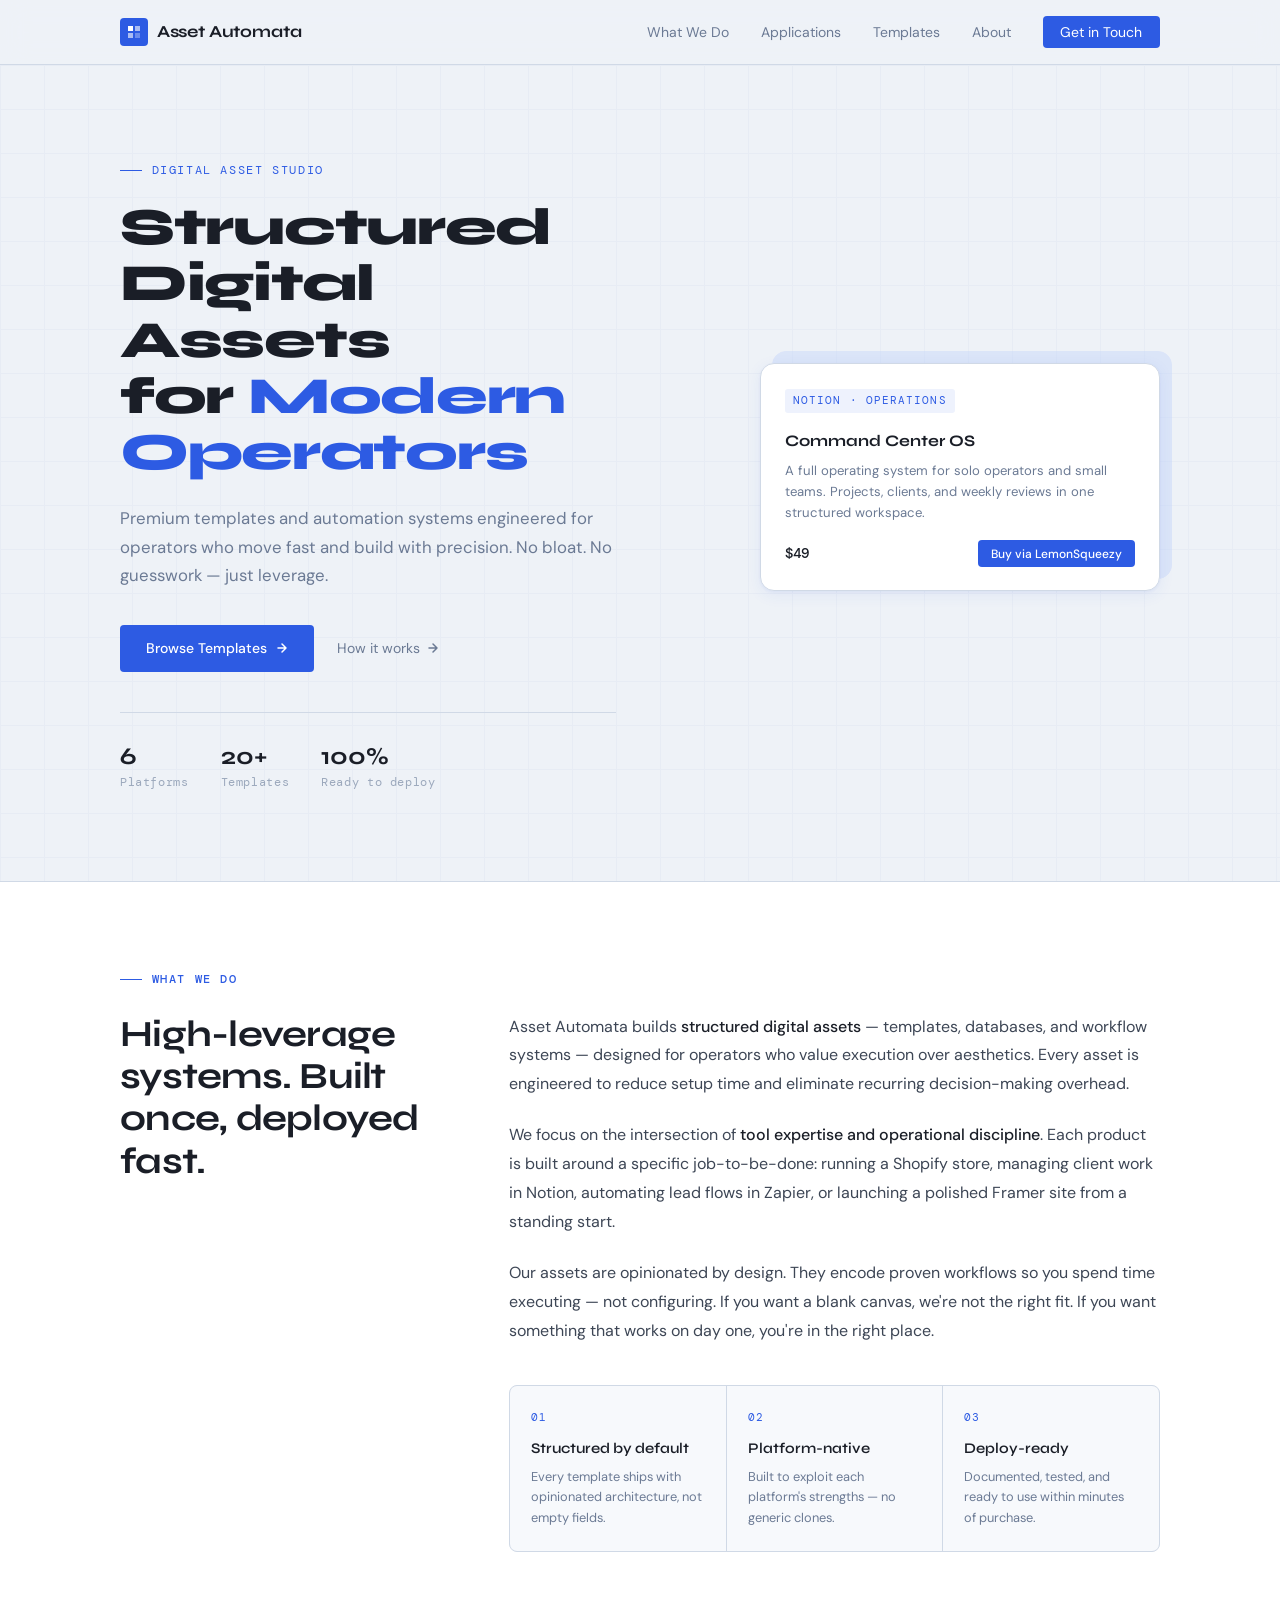
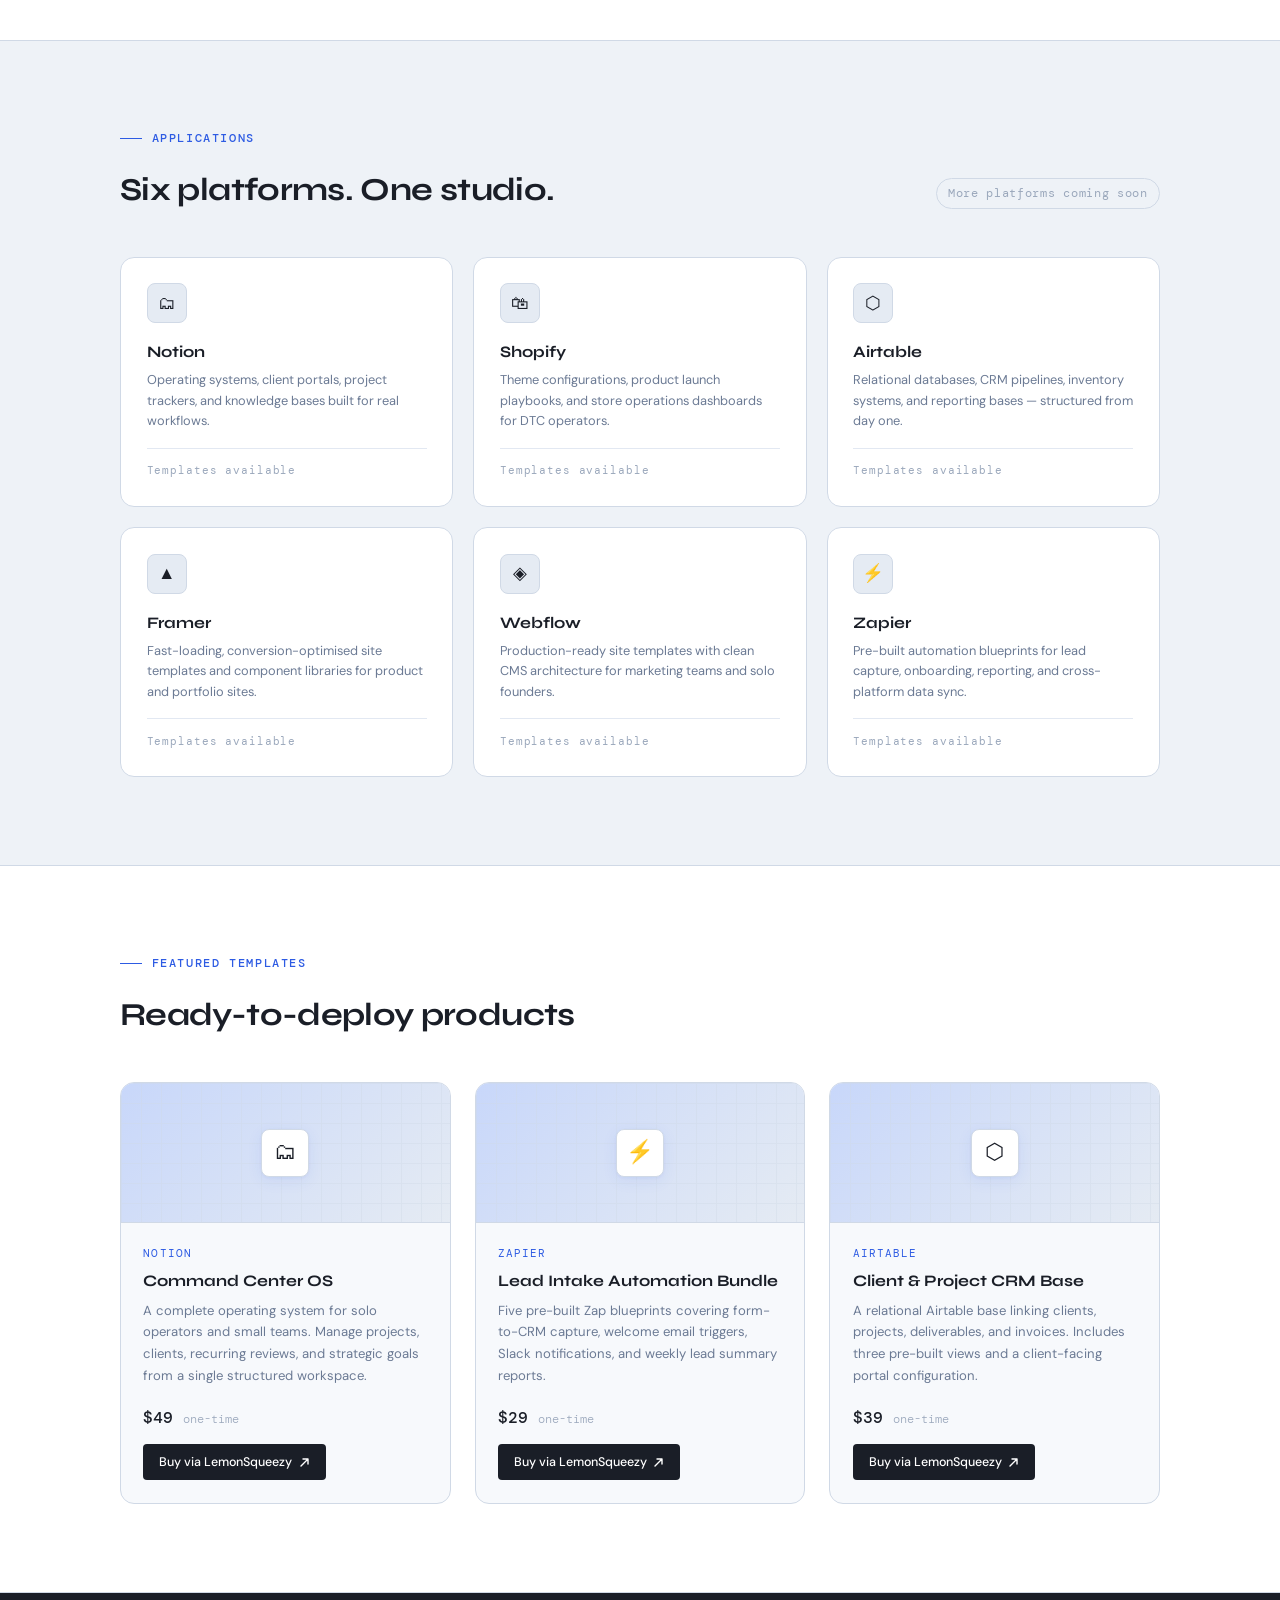
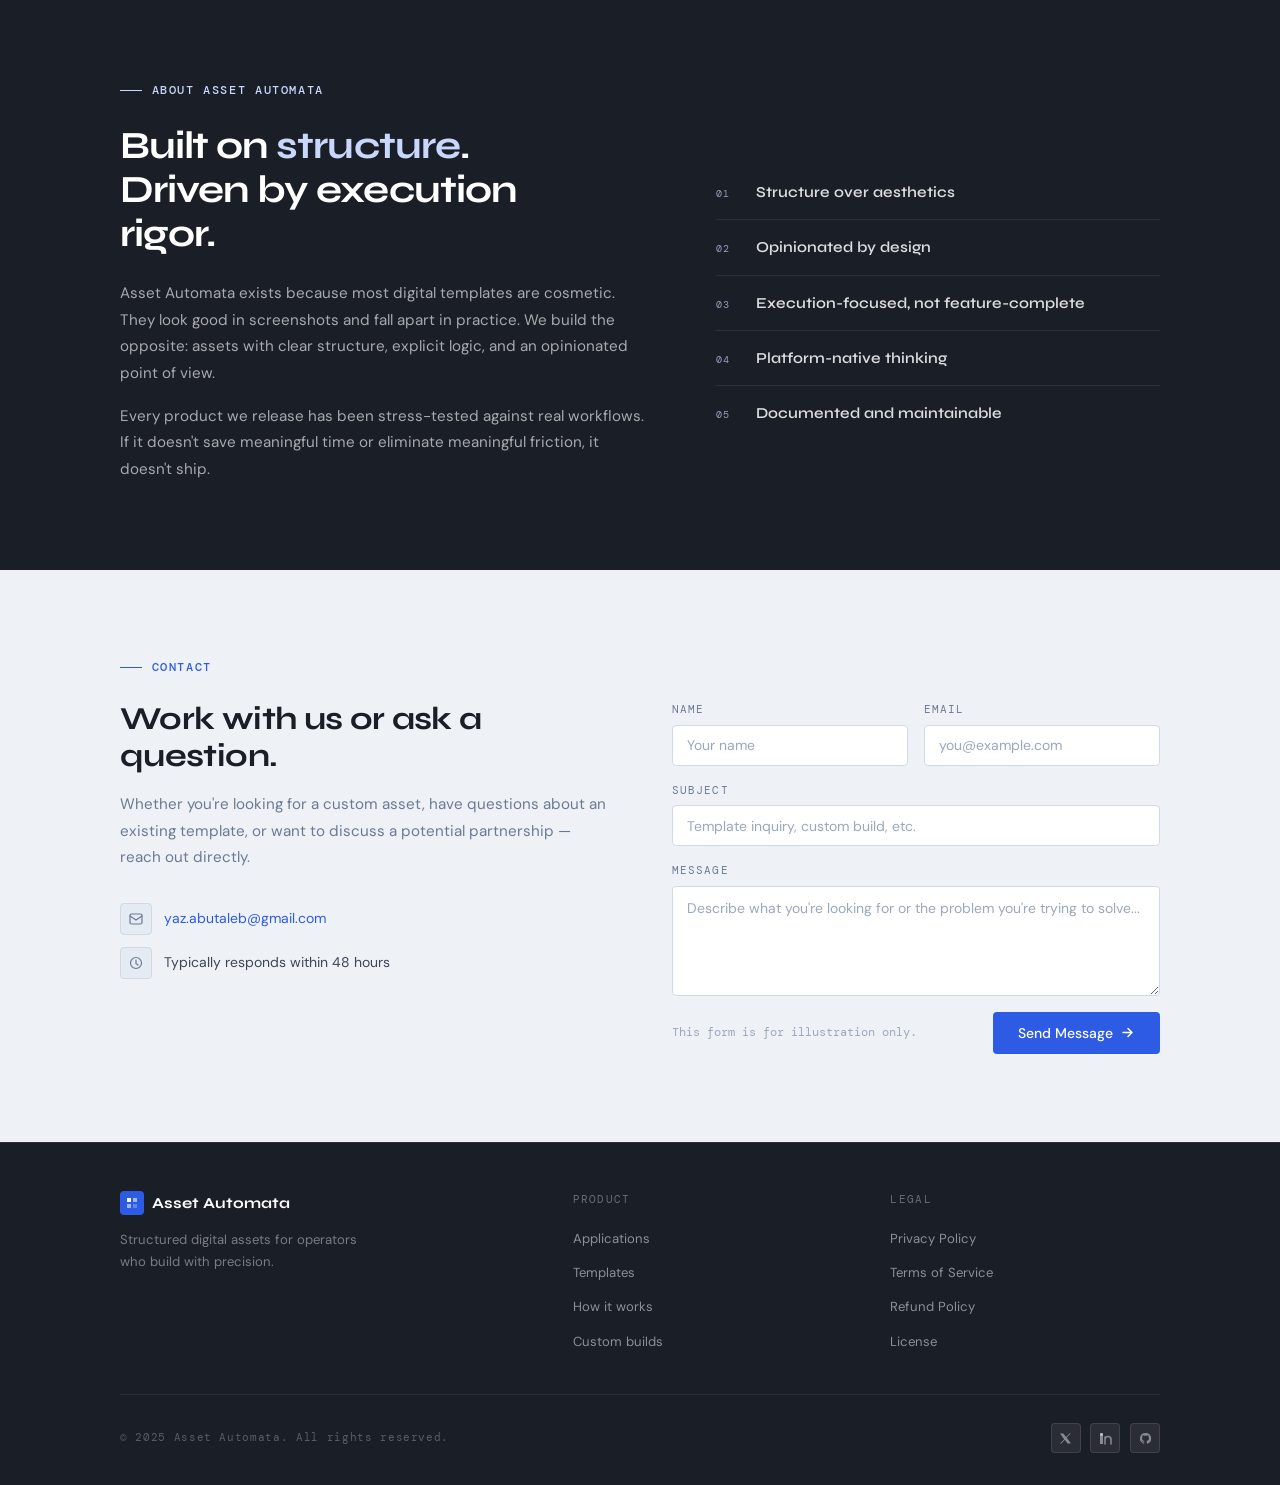
==== index.html @ 601a9bf0 "Add files via upload" ====
<!DOCTYPE html>
<html lang="en">
<head>
  <meta charset="UTF-8" />
  <meta name="viewport" content="width=device-width, initial-scale=1.0" />
  <title>Asset Automata — Structured Digital Assets for Modern Operators</title>
  <meta name="description" content="Premium templates and automation systems for Notion, Shopify, Airtable, Framer, Webflow, and Zapier. Built for execution-focused operators." />
  <link rel="stylesheet" href="styles.css" />
</head>
<body>

  <!-- ═══════════════════════════════════════════
       NAV
  ═══════════════════════════════════════════════ -->
  <nav>
    <div class="container">
      <div class="nav-inner">

        <a href="#" class="nav-logo">
          <div class="logo-mark">
            <svg width="14" height="14" viewBox="0 0 14 14" fill="none" xmlns="http://www.w3.org/2000/svg">
              <rect x="1" y="1" width="5" height="5" fill="white"/>
              <rect x="8" y="1" width="5" height="5" fill="white" opacity=".6"/>
              <rect x="1" y="8" width="5" height="5" fill="white" opacity=".6"/>
              <rect x="8" y="8" width="5" height="5" fill="white" opacity=".3"/>
            </svg>
          </div>
          Asset Automata
        </a>

        <ul class="nav-links" id="nav-links">
          <li><a href="#what-we-do">What We Do</a></li>
          <li><a href="#applications">Applications</a></li>
          <li><a href="#templates">Templates</a></li>
          <li><a href="#about">About</a></li>
          <li><a href="#contact" class="nav-cta">Get in Touch</a></li>
        </ul>

        <button class="nav-toggle" id="nav-toggle" aria-label="Toggle menu">
          <span></span>
          <span></span>
          <span></span>
        </button>

      </div>
    </div>
  </nav>


  <!-- ═══════════════════════════════════════════
       HERO
  ═══════════════════════════════════════════════ -->
  <section id="hero">
    <div class="hero-grid-bg"></div>
    <div class="container">
      <div class="hero-inner">

        <!-- Left: Copy -->
        <div class="hero-copy">
          <div class="hero-eyebrow">Digital Asset Studio</div>

          <h1 class="hero-headline">
            Structured Digital Assets<br/>for <em>Modern Operators</em>
          </h1>

          <p class="hero-sub">
            Premium templates and automation systems engineered for operators who move fast and build with precision. No bloat. No guesswork — just leverage.
          </p>

          <div class="hero-actions">
            <a href="#templates" class="btn-primary">
              Browse Templates
              <svg width="14" height="14" viewBox="0 0 14 14" fill="none"><path d="M3 7h8M7 3l4 4-4 4" stroke="currentColor" stroke-width="1.5" stroke-linecap="round" stroke-linejoin="round"/></svg>
            </a>
            <a href="#what-we-do" class="btn-ghost">
              How it works
              <svg width="14" height="14" viewBox="0 0 14 14" fill="none"><path d="M3 7h8M7 3l4 4-4 4" stroke="currentColor" stroke-width="1.5" stroke-linecap="round" stroke-linejoin="round"/></svg>
            </a>
          </div>

          <div class="hero-stats">
            <div class="stat-item">
              <div class="stat-num">6</div>
              <div class="stat-label">Platforms</div>
            </div>
            <div class="stat-item">
              <div class="stat-num">20+</div>
              <div class="stat-label">Templates</div>
            </div>
            <div class="stat-item">
              <div class="stat-num">100%</div>
              <div class="stat-label">Ready to deploy</div>
            </div>
          </div>
        </div>

        <!-- Right: Visual -->
        <div class="hero-visual">
          <div class="hero-card-stack">
            <div class="hero-card-back"></div>
            <div class="hero-card hero-card-main">
              <div class="card-tag">Notion · Operations</div>
              <div class="card-title-hero">Command Center OS</div>
              <div class="card-desc-hero">
                A full operating system for solo operators and small teams. Projects, clients, and weekly reviews in one structured workspace.
              </div>
              <div class="card-meta">
                <div class="card-price-hero">$49</div>
                <button class="card-btn-mini">Buy via LemonSqueezy</button>
              </div>
            </div>
          </div>
        </div>

      </div>
    </div>
  </section>


  <!-- ═══════════════════════════════════════════
       WHAT WE DO
  ═══════════════════════════════════════════════ -->
  <section id="what-we-do">
    <div class="container">
      <div class="section-label">What We Do</div>

      <div class="what-grid">

        <div>
          <h2 class="what-heading">High-leverage systems. Built once, deployed fast.</h2>
        </div>

        <div class="what-body">
          <p>
            Asset Automata builds <strong>structured digital assets</strong> — templates, databases, and workflow systems — designed for operators who value execution over aesthetics. Every asset is engineered to reduce setup time and eliminate recurring decision-making overhead.
          </p>
          <p>
            We focus on the intersection of <strong>tool expertise and operational discipline</strong>. Each product is built around a specific job-to-be-done: running a Shopify store, managing client work in Notion, automating lead flows in Zapier, or launching a polished Framer site from a standing start.
          </p>
          <p>
            Our assets are opinionated by design. They encode proven workflows so you spend time executing — not configuring. If you want a blank canvas, we're not the right fit. If you want something that works on day one, you're in the right place.
          </p>

          <div class="what-pillars">
            <div class="pillar">
              <div class="pillar-num">01</div>
              <div class="pillar-title">Structured by default</div>
              <div class="pillar-text">Every template ships with opinionated architecture, not empty fields.</div>
            </div>
            <div class="pillar">
              <div class="pillar-num">02</div>
              <div class="pillar-title">Platform-native</div>
              <div class="pillar-text">Built to exploit each platform's strengths — no generic clones.</div>
            </div>
            <div class="pillar">
              <div class="pillar-num">03</div>
              <div class="pillar-title">Deploy-ready</div>
              <div class="pillar-text">Documented, tested, and ready to use within minutes of purchase.</div>
            </div>
          </div>
        </div>

      </div>
    </div>
  </section>


  <!-- ═══════════════════════════════════════════
       APPLICATIONS
  ═══════════════════════════════════════════════ -->
  <section id="applications">
    <div class="container">
      <div class="section-label">Applications</div>

      <div class="apps-header">
        <h2 class="apps-heading">Six platforms. One studio.</h2>
        <span class="apps-note">More platforms coming soon</span>
      </div>

      <div class="apps-grid">

        <div class="app-card">
          <div class="app-icon">🗂</div>
          <div class="app-name">Notion</div>
          <div class="app-desc">Operating systems, client portals, project trackers, and knowledge bases built for real workflows.</div>
          <div class="app-count">Templates available</div>
        </div>

        <div class="app-card">
          <div class="app-icon">🛍</div>
          <div class="app-name">Shopify</div>
          <div class="app-desc">Theme configurations, product launch playbooks, and store operations dashboards for DTC operators.</div>
          <div class="app-count">Templates available</div>
        </div>

        <div class="app-card">
          <div class="app-icon">⬡</div>
          <div class="app-name">Airtable</div>
          <div class="app-desc">Relational databases, CRM pipelines, inventory systems, and reporting bases — structured from day one.</div>
          <div class="app-count">Templates available</div>
        </div>

        <div class="app-card">
          <div class="app-icon">▲</div>
          <div class="app-name">Framer</div>
          <div class="app-desc">Fast-loading, conversion-optimised site templates and component libraries for product and portfolio sites.</div>
          <div class="app-count">Templates available</div>
        </div>

        <div class="app-card">
          <div class="app-icon">◈</div>
          <div class="app-name">Webflow</div>
          <div class="app-desc">Production-ready site templates with clean CMS architecture for marketing teams and solo founders.</div>
          <div class="app-count">Templates available</div>
        </div>

        <div class="app-card">
          <div class="app-icon">⚡</div>
          <div class="app-name">Zapier</div>
          <div class="app-desc">Pre-built automation blueprints for lead capture, onboarding, reporting, and cross-platform data sync.</div>
          <div class="app-count">Templates available</div>
        </div>

      </div>
    </div>
  </section>


  <!-- ═══════════════════════════════════════════
       FEATURED TEMPLATES
  ═══════════════════════════════════════════════ -->
  <section id="templates">
    <div class="container">
      <div class="section-label">Featured Templates</div>

      <div class="templates-header">
        <h2 class="templates-heading">Ready-to-deploy products</h2>
      </div>

      <div class="templates-grid">

        <!-- Card 1 -->
        <div class="product-card">
          <div class="product-card-thumb">
            <div class="thumb-pattern"></div>
            <div class="thumb-icon">🗂</div>
          </div>
          <div class="product-card-body">
            <div class="product-platform">Notion</div>
            <h3 class="product-title">Command Center OS</h3>
            <p class="product-desc">
              A complete operating system for solo operators and small teams. Manage projects, clients, recurring reviews, and strategic goals from a single structured workspace.
            </p>
            <div class="product-footer">
              <div class="product-price">$49 <span>one-time</span></div>
              <a href="#" class="btn-ls">
                Buy via LemonSqueezy
                <svg width="11" height="11" viewBox="0 0 11 11" fill="none"><path d="M2 9L9 2M9 2H4M9 2v5" stroke="currentColor" stroke-width="1.4" stroke-linecap="round" stroke-linejoin="round"/></svg>
              </a>
            </div>
          </div>
        </div>

        <!-- Card 2 -->
        <div class="product-card">
          <div class="product-card-thumb">
            <div class="thumb-pattern"></div>
            <div class="thumb-icon">⚡</div>
          </div>
          <div class="product-card-body">
            <div class="product-platform">Zapier</div>
            <h3 class="product-title">Lead Intake Automation Bundle</h3>
            <p class="product-desc">
              Five pre-built Zap blueprints covering form-to-CRM capture, welcome email triggers, Slack notifications, and weekly lead summary reports.
            </p>
            <div class="product-footer">
              <div class="product-price">$29 <span>one-time</span></div>
              <a href="#" class="btn-ls">
                Buy via LemonSqueezy
                <svg width="11" height="11" viewBox="0 0 11 11" fill="none"><path d="M2 9L9 2M9 2H4M9 2v5" stroke="currentColor" stroke-width="1.4" stroke-linecap="round" stroke-linejoin="round"/></svg>
              </a>
            </div>
          </div>
        </div>

        <!-- Card 3 -->
        <div class="product-card">
          <div class="product-card-thumb">
            <div class="thumb-pattern"></div>
            <div class="thumb-icon">⬡</div>
          </div>
          <div class="product-card-body">
            <div class="product-platform">Airtable</div>
            <h3 class="product-title">Client & Project CRM Base</h3>
            <p class="product-desc">
              A relational Airtable base linking clients, projects, deliverables, and invoices. Includes three pre-built views and a client-facing portal configuration.
            </p>
            <div class="product-footer">
              <div class="product-price">$39 <span>one-time</span></div>
              <a href="#" class="btn-ls">
                Buy via LemonSqueezy
                <svg width="11" height="11" viewBox="0 0 11 11" fill="none"><path d="M2 9L9 2M9 2H4M9 2v5" stroke="currentColor" stroke-width="1.4" stroke-linecap="round" stroke-linejoin="round"/></svg>
              </a>
            </div>
          </div>
        </div>

      </div>
    </div>
  </section>


  <!-- ═══════════════════════════════════════════
       ABOUT
  ═══════════════════════════════════════════════ -->
  <section id="about">
    <div class="container">
      <div class="section-label">About Asset Automata</div>

      <div class="about-grid">

        <div>
          <h2 class="about-headline">
            Built on <em>structure</em>.<br/>Driven by execution<br/>rigor.
          </h2>
          <div class="about-body">
            <p>
              Asset Automata exists because most digital templates are cosmetic. They look good in screenshots and fall apart in practice. We build the opposite: assets with clear structure, explicit logic, and an opinionated point of view.
            </p>
            <p>
              Every product we release has been stress-tested against real workflows. If it doesn't save meaningful time or eliminate meaningful friction, it doesn't ship.
            </p>
          </div>
        </div>

        <div class="about-values">
          <div class="value-row">
            <span class="value-num">01</span>
            <span class="value-text">Structure over aesthetics</span>
          </div>
          <div class="value-row">
            <span class="value-num">02</span>
            <span class="value-text">Opinionated by design</span>
          </div>
          <div class="value-row">
            <span class="value-num">03</span>
            <span class="value-text">Execution-focused, not feature-complete</span>
          </div>
          <div class="value-row">
            <span class="value-num">04</span>
            <span class="value-text">Platform-native thinking</span>
          </div>
          <div class="value-row">
            <span class="value-num">05</span>
            <span class="value-text">Documented and maintainable</span>
          </div>
        </div>

      </div>
    </div>
  </section>


  <!-- ═══════════════════════════════════════════
       CONTACT
  ═══════════════════════════════════════════════ -->
  <section id="contact">
    <div class="container">
      <div class="section-label">Contact</div>

      <div class="contact-grid">

        <div class="contact-left">
          <h2 class="contact-heading">Work with us or ask a question.</h2>
          <p class="contact-intro">
            Whether you're looking for a custom asset, have questions about an existing template, or want to discuss a potential partnership — reach out directly.
          </p>

          <div class="contact-detail">
            <div class="contact-detail-icon">
              <svg width="14" height="14" viewBox="0 0 14 14" fill="none"><path d="M1 3.5A1.5 1.5 0 012.5 2h9A1.5 1.5 0 0113 3.5v7A1.5 1.5 0 0111.5 12h-9A1.5 1.5 0 011 10.5v-7z" stroke="#6B7A94" stroke-width="1.2"/><path d="M1 4l6 4 6-4" stroke="#6B7A94" stroke-width="1.2" stroke-linecap="round"/></svg>
            </div>
            <a href="mailto:yaz.abutaleb@gmail.com">yaz.abutaleb@gmail.com</a>
          </div>

          <div class="contact-detail">
            <div class="contact-detail-icon">
              <svg width="14" height="14" viewBox="0 0 14 14" fill="none"><circle cx="7" cy="7" r="5.5" stroke="#6B7A94" stroke-width="1.2"/><path d="M7 4v3.5l2 1.5" stroke="#6B7A94" stroke-width="1.2" stroke-linecap="round"/></svg>
            </div>
            <span>Typically responds within 48 hours</span>
          </div>
        </div>

        <div>
          <!-- Non-functional HTML form -->
          <div class="contact-form">

            <div class="form-row">
              <div class="form-group">
                <label for="contact-name">Name</label>
                <input type="text" id="contact-name" name="name" placeholder="Your name" autocomplete="name" />
              </div>
              <div class="form-group">
                <label for="contact-email">Email</label>
                <input type="email" id="contact-email" name="email" placeholder="you@example.com" autocomplete="email" />
              </div>
            </div>

            <div class="form-group">
              <label for="contact-subject">Subject</label>
              <input type="text" id="contact-subject" name="subject" placeholder="Template inquiry, custom build, etc." />
            </div>

            <div class="form-group">
              <label for="contact-message">Message</label>
              <textarea id="contact-message" name="message" placeholder="Describe what you're looking for or the problem you're trying to solve..."></textarea>
            </div>

            <div class="form-submit">
              <span class="form-note">This form is for illustration only.</span>
              <button type="button" class="btn-primary">
                Send Message
                <svg width="13" height="13" viewBox="0 0 13 13" fill="none"><path d="M2 6.5h9M7 2.5l4 4-4 4" stroke="currentColor" stroke-width="1.5" stroke-linecap="round" stroke-linejoin="round"/></svg>
              </button>
            </div>

          </div>
        </div>

      </div>
    </div>
  </section>


  <!-- ═══════════════════════════════════════════
       FOOTER
  ═══════════════════════════════════════════════ -->
  <footer>
    <div class="container">

      <div class="footer-inner">

        <div class="footer-brand">
          <div class="footer-logo">
            <div class="footer-logo-mark">
              <svg width="12" height="12" viewBox="0 0 12 12" fill="none">
                <rect x="1" y="1" width="4" height="4" fill="white"/>
                <rect x="7" y="1" width="4" height="4" fill="white" opacity=".55"/>
                <rect x="1" y="7" width="4" height="4" fill="white" opacity=".55"/>
                <rect x="7" y="7" width="4" height="4" fill="white" opacity=".25"/>
              </svg>
            </div>
            Asset Automata
          </div>
          <p class="footer-tagline">Structured digital assets for operators who build with precision.</p>
        </div>

        <div>
          <div class="footer-col-title">Product</div>
          <ul class="footer-links">
            <li><a href="#applications">Applications</a></li>
            <li><a href="#templates">Templates</a></li>
            <li><a href="#what-we-do">How it works</a></li>
            <li><a href="#contact">Custom builds</a></li>
          </ul>
        </div>

        <div>
          <div class="footer-col-title">Legal</div>
          <ul class="footer-links">
            <li><a href="#">Privacy Policy</a></li>
            <li><a href="#">Terms of Service</a></li>
            <li><a href="#">Refund Policy</a></li>
            <li><a href="#">License</a></li>
          </ul>
        </div>

      </div>

      <div class="footer-bottom">
        <div class="footer-copy">© 2025 Asset Automata. All rights reserved.</div>

        <div class="social-links">
          <!-- Twitter / X -->
          <a href="#" class="social-link" aria-label="Twitter">
            <svg width="13" height="13" viewBox="0 0 13 13" fill="none"><path d="M1 1.5l4.2 5.7L1 11.5h1.3l3.5-3.8 2.8 3.8H12L7.6 5.6 11.8 1.5h-1.3L7 5.1 4.3 1.5H1z" fill="currentColor"/></svg>
          </a>
          <!-- LinkedIn -->
          <a href="#" class="social-link" aria-label="LinkedIn">
            <svg width="13" height="13" viewBox="0 0 13 13" fill="none"><rect x="1" y="1" width="3" height="11" rx=".5" fill="currentColor"/><rect x="1" y="1" width="3" height="3" rx="1.5" fill="currentColor"/><path d="M6 5v7M6 7.5A3 3 0 0112 7.5V12" stroke="currentColor" stroke-width="1.5" stroke-linecap="round"/></svg>
          </a>
          <!-- GitHub -->
          <a href="#" class="social-link" aria-label="GitHub">
            <svg width="13" height="13" viewBox="0 0 13 13" fill="none"><path d="M6.5 1a5.5 5.5 0 00-1.74 10.72c.28.05.38-.12.38-.26v-.93c-1.53.33-1.85-.74-1.85-.74-.25-.64-.62-.81-.62-.81-.5-.35.04-.34.04-.34.56.04.85.57.85.57.5.85 1.3.6 1.62.46.05-.36.2-.6.36-.74-1.22-.14-2.5-.61-2.5-2.73 0-.6.22-1.1.57-1.49-.06-.14-.25-.7.05-1.47 0 0 .46-.15 1.5.56a5.17 5.17 0 012.73 0c1.04-.7 1.5-.56 1.5-.56.3.77.11 1.33.05 1.47.36.38.57.88.57 1.49 0 2.12-1.29 2.59-2.52 2.72.2.17.38.51.38 1.03v1.53c0 .15.1.32.39.26A5.5 5.5 0 006.5 1z" fill="currentColor"/></svg>
          </a>
        </div>
      </div>

    </div>
  </footer>


  <!-- ── JS: Mobile Nav ─────────────────────────────────── -->
  <script>
    const toggle = document.getElementById('nav-toggle');
    const links  = document.getElementById('nav-links');

    toggle.addEventListener('click', () => {
      links.classList.toggle('open');
    });

    // Close on nav link click
    links.querySelectorAll('a').forEach(a => {
      a.addEventListener('click', () => links.classList.remove('open'));
    });
  </script>

</body>
</html>
---- styles.css ----
/* ============================================================
   ASSET AUTOMATA — styles.css
   Aesthetic: Refined Industrial Minimalism
   ============================================================ */

@import url('https://fonts.googleapis.com/css2?family=DM+Mono:ital,wght@0,300;0,400;0,500;1,300&family=Syne:wght@400;500;600;700;800&family=DM+Sans:ital,opsz,wght@0,9..40,300;0,9..40,400;0,9..40,500;1,9..40,300&display=swap');

/* ── Reset & Base ─────────────────────────────────────────── */
*, *::before, *::after { box-sizing: border-box; margin: 0; padding: 0; }

:root {
  --bg:          #EEF2F7;
  --bg-alt:      #E5EBF3;
  --bg-card:     #F7F9FC;
  --border:      #D0D9E6;
  --border-light:#E2E8F2;
  --text-primary:#1A1E27;
  --text-mid:    #3D4655;
  --text-muted:  #6B7A94;
  --text-faint:  #9BA8BC;
  --accent:      #2D5BE3;
  --accent-dark: #1E42B0;
  --accent-pale: #C8D7FA;
  --white:       #FFFFFF;

  --font-display: 'Syne', sans-serif;
  --font-body:    'DM Sans', sans-serif;
  --font-mono:    'DM Mono', monospace;

  --radius-sm:   4px;
  --radius-md:   8px;
  --radius-lg:   14px;
  --shadow-card: 0 1px 3px rgba(45,91,227,.06), 0 4px 16px rgba(45,91,227,.07);
  --shadow-lift: 0 4px 24px rgba(45,91,227,.13);

  --max-w: 1120px;
  --gutter: clamp(1.25rem, 5vw, 2.5rem);
}

html { scroll-behavior: smooth; }

body {
  font-family: var(--font-body);
  background: var(--bg);
  color: var(--text-primary);
  font-size: 1rem;
  line-height: 1.65;
  -webkit-font-smoothing: antialiased;
}

/* ── Layout Utilities ─────────────────────────────────────── */
.container {
  width: 100%;
  max-width: var(--max-w);
  margin: 0 auto;
  padding: 0 var(--gutter);
}

section { padding: 5.5rem 0; }

.section-label {
  font-family: var(--font-mono);
  font-size: .72rem;
  font-weight: 500;
  letter-spacing: .14em;
  text-transform: uppercase;
  color: var(--accent);
  display: flex;
  align-items: center;
  gap: .6rem;
  margin-bottom: 1.5rem;
}
.section-label::before {
  content: '';
  display: inline-block;
  width: 22px; height: 1px;
  background: var(--accent);
}

h1, h2, h3, h4 {
  font-family: var(--font-display);
  line-height: 1.15;
  color: var(--text-primary);
}

p { color: var(--text-mid); }

a { color: inherit; text-decoration: none; }

/* ── Nav ──────────────────────────────────────────────────── */
nav {
  position: sticky; top: 0; z-index: 100;
  background: rgba(238,242,247,.88);
  backdrop-filter: blur(14px);
  -webkit-backdrop-filter: blur(14px);
  border-bottom: 1px solid var(--border);
}

.nav-inner {
  display: flex;
  align-items: center;
  justify-content: space-between;
  height: 64px;
}

.nav-logo {
  font-family: var(--font-display);
  font-weight: 700;
  font-size: 1.05rem;
  letter-spacing: -.01em;
  color: var(--text-primary);
  display: flex;
  align-items: center;
  gap: .55rem;
}

.logo-mark {
  width: 28px; height: 28px;
  background: var(--accent);
  border-radius: var(--radius-sm);
  display: grid;
  place-items: center;
  flex-shrink: 0;
}
.logo-mark svg { display: block; }

.nav-links {
  display: flex;
  list-style: none;
  gap: 2rem;
  align-items: center;
}

.nav-links a {
  font-size: .875rem;
  font-weight: 400;
  color: var(--text-muted);
  transition: color .18s;
}
.nav-links a:hover { color: var(--text-primary); }

.nav-cta {
  font-family: var(--font-body);
  font-size: .82rem;
  font-weight: 500;
  background: var(--accent);
  color: var(--white) !important;
  padding: .45rem 1.1rem;
  border-radius: var(--radius-sm);
  transition: background .18s, box-shadow .18s !important;
}
.nav-cta:hover {
  background: var(--accent-dark) !important;
  box-shadow: 0 2px 10px rgba(45,91,227,.28);
}

.nav-toggle {
  display: none;
  background: none; border: none;
  cursor: pointer;
  flex-direction: column;
  gap: 5px; padding: 4px;
}
.nav-toggle span {
  display: block;
  width: 22px; height: 1.5px;
  background: var(--text-primary);
  border-radius: 2px;
  transition: .2s;
}

/* ── Hero ─────────────────────────────────────────────────── */
#hero {
  padding: 6rem 0 5.5rem;
  position: relative;
  overflow: hidden;
}

.hero-grid-bg {
  position: absolute;
  inset: 0;
  background-image:
    linear-gradient(var(--border-light) 1px, transparent 1px),
    linear-gradient(90deg, var(--border-light) 1px, transparent 1px);
  background-size: 44px 44px;
  opacity: .55;
  pointer-events: none;
}

.hero-inner {
  position: relative;
  display: grid;
  grid-template-columns: 1fr 1fr;
  gap: 3rem;
  align-items: center;
}

.hero-eyebrow {
  font-family: var(--font-mono);
  font-size: .72rem;
  letter-spacing: .14em;
  text-transform: uppercase;
  color: var(--accent);
  margin-bottom: 1.2rem;
  display: flex;
  align-items: center;
  gap: .6rem;
}
.hero-eyebrow::before {
  content: '';
  display: inline-block;
  width: 22px; height: 1px;
  background: var(--accent);
}

.hero-headline {
  font-size: clamp(2.1rem, 4.5vw, 3.25rem);
  font-weight: 800;
  letter-spacing: -.025em;
  line-height: 1.08;
  margin-bottom: 1.5rem;
}

.hero-headline em {
  font-style: normal;
  color: var(--accent);
}

.hero-sub {
  font-size: 1.05rem;
  color: var(--text-muted);
  line-height: 1.7;
  max-width: 44ch;
  margin-bottom: 2.2rem;
}

.hero-actions {
  display: flex;
  align-items: center;
  gap: 1rem;
  flex-wrap: wrap;
}

.btn-primary {
  display: inline-flex;
  align-items: center;
  gap: .5rem;
  font-family: var(--font-body);
  font-size: .875rem;
  font-weight: 500;
  background: var(--accent);
  color: var(--white);
  padding: .75rem 1.6rem;
  border-radius: var(--radius-sm);
  border: none;
  cursor: pointer;
  transition: background .18s, box-shadow .2s, transform .15s;
  text-decoration: none;
}
.btn-primary:hover {
  background: var(--accent-dark);
  box-shadow: var(--shadow-lift);
  transform: translateY(-1px);
}

.btn-ghost {
  display: inline-flex;
  align-items: center;
  gap: .4rem;
  font-size: .875rem;
  font-weight: 400;
  color: var(--text-muted);
  padding: .75rem .4rem;
  border: none;
  background: none;
  cursor: pointer;
  transition: color .18s;
  text-decoration: none;
}
.btn-ghost:hover { color: var(--text-primary); }
.btn-ghost svg { transition: transform .18s; }
.btn-ghost:hover svg { transform: translateX(3px); }

.hero-visual {
  position: relative;
  display: flex;
  justify-content: flex-end;
}

.hero-card-stack {
  position: relative;
  width: 100%;
  max-width: 400px;
}

.hero-card {
  background: var(--white);
  border: 1px solid var(--border);
  border-radius: var(--radius-lg);
  padding: 1.4rem 1.5rem;
  box-shadow: var(--shadow-card);
}

.hero-card-main {
  position: relative;
  z-index: 2;
}

.hero-card-back {
  position: absolute;
  top: -12px;
  right: -12px;
  left: 12px;
  height: 100%;
  background: var(--accent-pale);
  border: 1px solid var(--accent-pale);
  border-radius: var(--radius-lg);
  z-index: 1;
  opacity: .5;
}

.card-tag {
  font-family: var(--font-mono);
  font-size: .68rem;
  letter-spacing: .1em;
  text-transform: uppercase;
  color: var(--accent);
  background: rgba(45,91,227,.08);
  border-radius: 3px;
  padding: .2rem .5rem;
  display: inline-block;
  margin-bottom: .9rem;
}

.card-title-hero {
  font-family: var(--font-display);
  font-weight: 700;
  font-size: 1rem;
  margin-bottom: .35rem;
}

.card-desc-hero {
  font-size: .82rem;
  color: var(--text-muted);
  margin-bottom: 1.1rem;
  line-height: 1.6;
}

.card-meta {
  display: flex;
  align-items: center;
  justify-content: space-between;
}

.card-price-hero {
  font-family: var(--font-mono);
  font-size: .9rem;
  font-weight: 500;
  color: var(--text-primary);
}

.card-btn-mini {
  font-family: var(--font-body);
  font-size: .75rem;
  font-weight: 500;
  background: var(--accent);
  color: var(--white);
  border: none;
  border-radius: var(--radius-sm);
  padding: .35rem .8rem;
  cursor: pointer;
  transition: background .18s;
}
.card-btn-mini:hover { background: var(--accent-dark); }

.hero-stats {
  display: flex;
  gap: 2rem;
  margin-top: 2.5rem;
  padding-top: 2rem;
  border-top: 1px solid var(--border);
  flex-wrap: wrap;
}

.stat-item {}
.stat-num {
  font-family: var(--font-display);
  font-size: 1.5rem;
  font-weight: 700;
  color: var(--text-primary);
  line-height: 1;
  margin-bottom: .2rem;
}
.stat-label {
  font-size: .78rem;
  color: var(--text-faint);
  font-family: var(--font-mono);
  letter-spacing: .05em;
}

/* ── What We Do ───────────────────────────────────────────── */
#what-we-do {
  background: var(--white);
  border-top: 1px solid var(--border);
  border-bottom: 1px solid var(--border);
}

.what-grid {
  display: grid;
  grid-template-columns: 1fr 2fr;
  gap: 4rem;
  align-items: start;
}

.what-heading {
  font-size: clamp(1.75rem, 3vw, 2.3rem);
  font-weight: 700;
  letter-spacing: -.02em;
  line-height: 1.15;
  position: sticky;
  top: 90px;
}

.what-body { }
.what-body p {
  font-size: 1rem;
  line-height: 1.8;
  color: var(--text-mid);
  margin-bottom: 1.4rem;
}
.what-body p:last-child { margin-bottom: 0; }

.what-body strong {
  color: var(--text-primary);
  font-weight: 500;
}

.what-pillars {
  display: grid;
  grid-template-columns: repeat(3, 1fr);
  gap: 1px;
  background: var(--border);
  border: 1px solid var(--border);
  border-radius: var(--radius-md);
  overflow: hidden;
  margin-top: 2.5rem;
}

.pillar {
  background: var(--bg-card);
  padding: 1.4rem 1.3rem;
}

.pillar-num {
  font-family: var(--font-mono);
  font-size: .68rem;
  letter-spacing: .1em;
  color: var(--accent);
  margin-bottom: .6rem;
}

.pillar-title {
  font-family: var(--font-display);
  font-size: .92rem;
  font-weight: 600;
  margin-bottom: .4rem;
}

.pillar-text {
  font-size: .8rem;
  color: var(--text-muted);
  line-height: 1.6;
}

/* ── Applications ─────────────────────────────────────────── */
#applications { }

.apps-header {
  display: flex;
  align-items: flex-end;
  justify-content: space-between;
  margin-bottom: 3rem;
  gap: 1rem;
  flex-wrap: wrap;
}

.apps-heading {
  font-size: clamp(1.6rem, 2.5vw, 2.1rem);
  font-weight: 700;
  letter-spacing: -.02em;
}

.apps-note {
  font-family: var(--font-mono);
  font-size: .72rem;
  color: var(--text-faint);
  letter-spacing: .06em;
  border: 1px solid var(--border);
  padding: .3rem .7rem;
  border-radius: 100px;
}

.apps-grid {
  display: grid;
  grid-template-columns: repeat(3, 1fr);
  gap: 1.25rem;
}

.app-card {
  background: var(--white);
  border: 1px solid var(--border);
  border-radius: var(--radius-lg);
  padding: 1.6rem;
  transition: border-color .2s, box-shadow .2s, transform .2s;
  cursor: default;
  position: relative;
  overflow: hidden;
}

.app-card::before {
  content: '';
  position: absolute;
  top: 0; left: 0; right: 0;
  height: 2px;
  background: var(--accent);
  transform: scaleX(0);
  transform-origin: left;
  transition: transform .25s ease;
}

.app-card:hover {
  border-color: var(--accent-pale);
  box-shadow: var(--shadow-card);
  transform: translateY(-2px);
}
.app-card:hover::before { transform: scaleX(1); }

.app-icon {
  width: 40px; height: 40px;
  background: var(--bg-alt);
  border-radius: var(--radius-md);
  display: grid;
  place-items: center;
  margin-bottom: 1rem;
  font-size: 1.1rem;
  border: 1px solid var(--border);
}

.app-name {
  font-family: var(--font-display);
  font-size: 1rem;
  font-weight: 700;
  margin-bottom: .3rem;
}

.app-desc {
  font-size: .8rem;
  color: var(--text-muted);
  line-height: 1.6;
  margin-bottom: 1rem;
}

.app-count {
  font-family: var(--font-mono);
  font-size: .68rem;
  letter-spacing: .08em;
  color: var(--text-faint);
  border-top: 1px solid var(--border-light);
  padding-top: .85rem;
}

/* ── Featured Templates ───────────────────────────────────── */
#templates {
  background: var(--white);
  border-top: 1px solid var(--border);
  border-bottom: 1px solid var(--border);
}

.templates-header {
  display: flex;
  align-items: flex-end;
  justify-content: space-between;
  margin-bottom: 3rem;
  gap: 1rem;
  flex-wrap: wrap;
}

.templates-heading {
  font-size: clamp(1.6rem, 2.5vw, 2.1rem);
  font-weight: 700;
  letter-spacing: -.02em;
}

.templates-grid {
  display: grid;
  grid-template-columns: repeat(3, 1fr);
  gap: 1.5rem;
}

.product-card {
  background: var(--bg-card);
  border: 1px solid var(--border);
  border-radius: var(--radius-lg);
  overflow: hidden;
  display: flex;
  flex-direction: column;
  transition: box-shadow .2s, transform .2s;
}

.product-card:hover {
  box-shadow: var(--shadow-lift);
  transform: translateY(-3px);
}

.product-card-thumb {
  background: linear-gradient(135deg, var(--accent-pale) 0%, var(--bg-alt) 100%);
  height: 140px;
  display: grid;
  place-items: center;
  border-bottom: 1px solid var(--border);
  position: relative;
  overflow: hidden;
}

.thumb-pattern {
  position: absolute;
  inset: 0;
  background-image:
    linear-gradient(var(--border) 1px, transparent 1px),
    linear-gradient(90deg, var(--border) 1px, transparent 1px);
  background-size: 20px 20px;
  opacity: .4;
}

.thumb-icon {
  position: relative;
  z-index: 1;
  width: 48px; height: 48px;
  background: var(--white);
  border-radius: var(--radius-md);
  display: grid;
  place-items: center;
  font-size: 1.4rem;
  box-shadow: var(--shadow-card);
  border: 1px solid var(--border);
}

.product-card-body {
  padding: 1.4rem;
  flex: 1;
  display: flex;
  flex-direction: column;
}

.product-platform {
  font-family: var(--font-mono);
  font-size: .66rem;
  letter-spacing: .1em;
  text-transform: uppercase;
  color: var(--accent);
  margin-bottom: .5rem;
}

.product-title {
  font-family: var(--font-display);
  font-size: 1rem;
  font-weight: 700;
  margin-bottom: .5rem;
  line-height: 1.3;
}

.product-desc {
  font-size: .82rem;
  color: var(--text-muted);
  line-height: 1.65;
  flex: 1;
  margin-bottom: 1.2rem;
}

.product-footer {
  display: flex;
  align-items: center;
  justify-content: space-between;
  gap: .75rem;
  flex-wrap: wrap;
}

.product-price {
  font-family: var(--font-mono);
  font-size: 1rem;
  font-weight: 500;
  color: var(--text-primary);
}
.product-price span {
  font-size: .72rem;
  color: var(--text-faint);
  font-weight: 300;
}

.btn-ls {
  display: inline-flex;
  align-items: center;
  gap: .4rem;
  font-family: var(--font-body);
  font-size: .78rem;
  font-weight: 500;
  background: var(--text-primary);
  color: var(--white);
  padding: .5rem 1rem;
  border-radius: var(--radius-sm);
  border: none;
  cursor: pointer;
  text-decoration: none;
  transition: background .18s, transform .15s;
}
.btn-ls:hover {
  background: var(--accent);
  transform: translateY(-1px);
}

/* ── About ────────────────────────────────────────────────── */
#about {
  background: var(--text-primary);
  color: var(--white);
}

#about .section-label {
  color: var(--accent-pale);
}
#about .section-label::before { background: var(--accent-pale); }

.about-grid {
  display: grid;
  grid-template-columns: 1.2fr 1fr;
  gap: 4rem;
  align-items: center;
}

.about-headline {
  font-size: clamp(1.7rem, 3vw, 2.4rem);
  font-weight: 700;
  letter-spacing: -.025em;
  color: var(--white);
  line-height: 1.15;
  margin-bottom: 1.5rem;
}

.about-headline em {
  font-style: normal;
  color: var(--accent-pale);
}

.about-body p {
  font-size: .95rem;
  color: rgba(255,255,255,.62);
  line-height: 1.75;
  margin-bottom: 1rem;
}
.about-body p:last-child { margin-bottom: 0; }

.about-values {
  display: flex;
  flex-direction: column;
  gap: 1px;
}

.value-row {
  display: flex;
  align-items: baseline;
  gap: .75rem;
  padding: 1rem 0;
  border-bottom: 1px solid rgba(255,255,255,.08);
}
.value-row:first-child { padding-top: 0; }
.value-row:last-child { border-bottom: none; padding-bottom: 0; }

.value-num {
  font-family: var(--font-mono);
  font-size: .65rem;
  letter-spacing: .1em;
  color: var(--accent-pale);
  min-width: 28px;
  opacity: .7;
}

.value-text {
  font-family: var(--font-display);
  font-size: .95rem;
  font-weight: 600;
  color: rgba(255,255,255,.85);
  line-height: 1.4;
}

/* ── Contact ──────────────────────────────────────────────── */
#contact { }

.contact-grid {
  display: grid;
  grid-template-columns: 1fr 1fr;
  gap: 4rem;
  align-items: start;
}

.contact-left {}

.contact-heading {
  font-size: clamp(1.6rem, 2.5vw, 2.1rem);
  font-weight: 700;
  letter-spacing: -.02em;
  margin-bottom: 1rem;
}

.contact-intro {
  font-size: .95rem;
  color: var(--text-muted);
  line-height: 1.75;
  margin-bottom: 2rem;
}

.contact-detail {
  display: flex;
  align-items: center;
  gap: .75rem;
  font-size: .875rem;
  color: var(--text-mid);
  margin-bottom: .75rem;
}

.contact-detail-icon {
  width: 32px; height: 32px;
  background: var(--bg-alt);
  border: 1px solid var(--border);
  border-radius: var(--radius-sm);
  display: grid;
  place-items: center;
  flex-shrink: 0;
}

.contact-detail a {
  color: var(--accent);
  transition: opacity .18s;
}
.contact-detail a:hover { opacity: .75; }

/* Form */
.contact-form {
  display: flex;
  flex-direction: column;
  gap: 1rem;
}

.form-row {
  display: grid;
  grid-template-columns: 1fr 1fr;
  gap: 1rem;
}

.form-group {
  display: flex;
  flex-direction: column;
  gap: .35rem;
}

.form-group label {
  font-family: var(--font-mono);
  font-size: .68rem;
  letter-spacing: .1em;
  text-transform: uppercase;
  color: var(--text-muted);
}

.form-group input,
.form-group textarea,
.form-group select {
  font-family: var(--font-body);
  font-size: .875rem;
  background: var(--white);
  border: 1px solid var(--border);
  border-radius: var(--radius-sm);
  padding: .65rem .9rem;
  color: var(--text-primary);
  transition: border-color .18s, box-shadow .18s;
  outline: none;
  width: 100%;
}

.form-group input::placeholder,
.form-group textarea::placeholder {
  color: var(--text-faint);
}

.form-group input:focus,
.form-group textarea:focus,
.form-group select:focus {
  border-color: var(--accent);
  box-shadow: 0 0 0 3px rgba(45,91,227,.1);
}

.form-group textarea {
  resize: vertical;
  min-height: 110px;
  line-height: 1.6;
}

.form-submit {
  display: flex;
  align-items: center;
  justify-content: space-between;
  gap: 1rem;
  flex-wrap: wrap;
}

.form-note {
  font-size: .75rem;
  color: var(--text-faint);
  font-family: var(--font-mono);
}

/* ── Footer ───────────────────────────────────────────────── */
footer {
  background: var(--text-primary);
  color: rgba(255,255,255,.55);
  padding: 3rem 0 2rem;
  border-top: 1px solid rgba(255,255,255,.07);
}

.footer-inner {
  display: grid;
  grid-template-columns: 1.5fr 1fr 1fr;
  gap: 3rem;
  padding-bottom: 2.5rem;
  border-bottom: 1px solid rgba(255,255,255,.07);
  margin-bottom: 1.75rem;
}

.footer-brand {}

.footer-logo {
  font-family: var(--font-display);
  font-weight: 700;
  font-size: .95rem;
  color: var(--white);
  display: flex;
  align-items: center;
  gap: .5rem;
  margin-bottom: .85rem;
}

.footer-logo-mark {
  width: 24px; height: 24px;
  background: var(--accent);
  border-radius: 4px;
  display: grid;
  place-items: center;
}

.footer-tagline {
  font-size: .82rem;
  line-height: 1.65;
  max-width: 28ch;
  color: rgba(255,255,255,.42);
}

.footer-col-title {
  font-family: var(--font-mono);
  font-size: .68rem;
  letter-spacing: .12em;
  text-transform: uppercase;
  color: rgba(255,255,255,.35);
  margin-bottom: 1rem;
}

.footer-links {
  list-style: none;
  display: flex;
  flex-direction: column;
  gap: .5rem;
}

.footer-links a {
  font-size: .82rem;
  color: rgba(255,255,255,.5);
  transition: color .18s;
}
.footer-links a:hover { color: var(--white); }

.footer-bottom {
  display: flex;
  align-items: center;
  justify-content: space-between;
  gap: 1rem;
  flex-wrap: wrap;
}

.footer-copy {
  font-family: var(--font-mono);
  font-size: .68rem;
  letter-spacing: .06em;
  color: rgba(255,255,255,.28);
}

.social-links {
  display: flex;
  gap: .6rem;
}

.social-link {
  width: 30px; height: 30px;
  background: rgba(255,255,255,.07);
  border: 1px solid rgba(255,255,255,.1);
  border-radius: var(--radius-sm);
  display: grid;
  place-items: center;
  font-size: .75rem;
  color: rgba(255,255,255,.45);
  transition: background .18s, color .18s, border-color .18s;
  text-decoration: none;
}
.social-link:hover {
  background: var(--accent);
  color: var(--white);
  border-color: var(--accent);
}

/* ── Animations ───────────────────────────────────────────── */
@keyframes fadeUp {
  from { opacity: 0; transform: translateY(18px); }
  to   { opacity: 1; transform: translateY(0); }
}

.hero-eyebrow  { animation: fadeUp .5s ease both; animation-delay: .1s; opacity: 0; }
.hero-headline { animation: fadeUp .55s ease both; animation-delay: .22s; opacity: 0; }
.hero-sub      { animation: fadeUp .55s ease both; animation-delay: .34s; opacity: 0; }
.hero-actions  { animation: fadeUp .55s ease both; animation-delay: .44s; opacity: 0; }
.hero-stats    { animation: fadeUp .55s ease both; animation-delay: .54s; opacity: 0; }
.hero-visual   { animation: fadeUp .6s ease both; animation-delay: .3s; opacity: 0; }

/* ── Responsive ───────────────────────────────────────────── */
@media (max-width: 900px) {
  .hero-inner      { grid-template-columns: 1fr; }
  .hero-visual     { justify-content: flex-start; margin-top: 2rem; }
  .hero-card-stack { max-width: 360px; }

  .what-grid       { grid-template-columns: 1fr; gap: 2rem; }
  .what-heading    { position: static; }
  .what-pillars    { grid-template-columns: 1fr; }

  .apps-grid       { grid-template-columns: repeat(2, 1fr); }

  .templates-grid  { grid-template-columns: repeat(2, 1fr); }

  .about-grid      { grid-template-columns: 1fr; gap: 2.5rem; }

  .contact-grid    { grid-template-columns: 1fr; gap: 2.5rem; }

  .footer-inner    { grid-template-columns: 1fr 1fr; }
  .footer-brand    { grid-column: 1 / -1; }
}

@media (max-width: 620px) {
  section { padding: 4rem 0; }

  nav .nav-links { display: none; }
  nav .nav-links.open {
    display: flex;
    flex-direction: column;
    position: absolute;
    top: 64px; left: 0; right: 0;
    background: var(--bg);
    border-bottom: 1px solid var(--border);
    padding: 1.25rem var(--gutter);
    gap: 1rem;
    z-index: 99;
  }

  .nav-toggle { display: flex; }

  .apps-grid      { grid-template-columns: 1fr; }
  .templates-grid { grid-template-columns: 1fr; }
  .form-row       { grid-template-columns: 1fr; }
  .footer-inner   { grid-template-columns: 1fr; gap: 2rem; }
  .footer-brand   { grid-column: auto; }
}
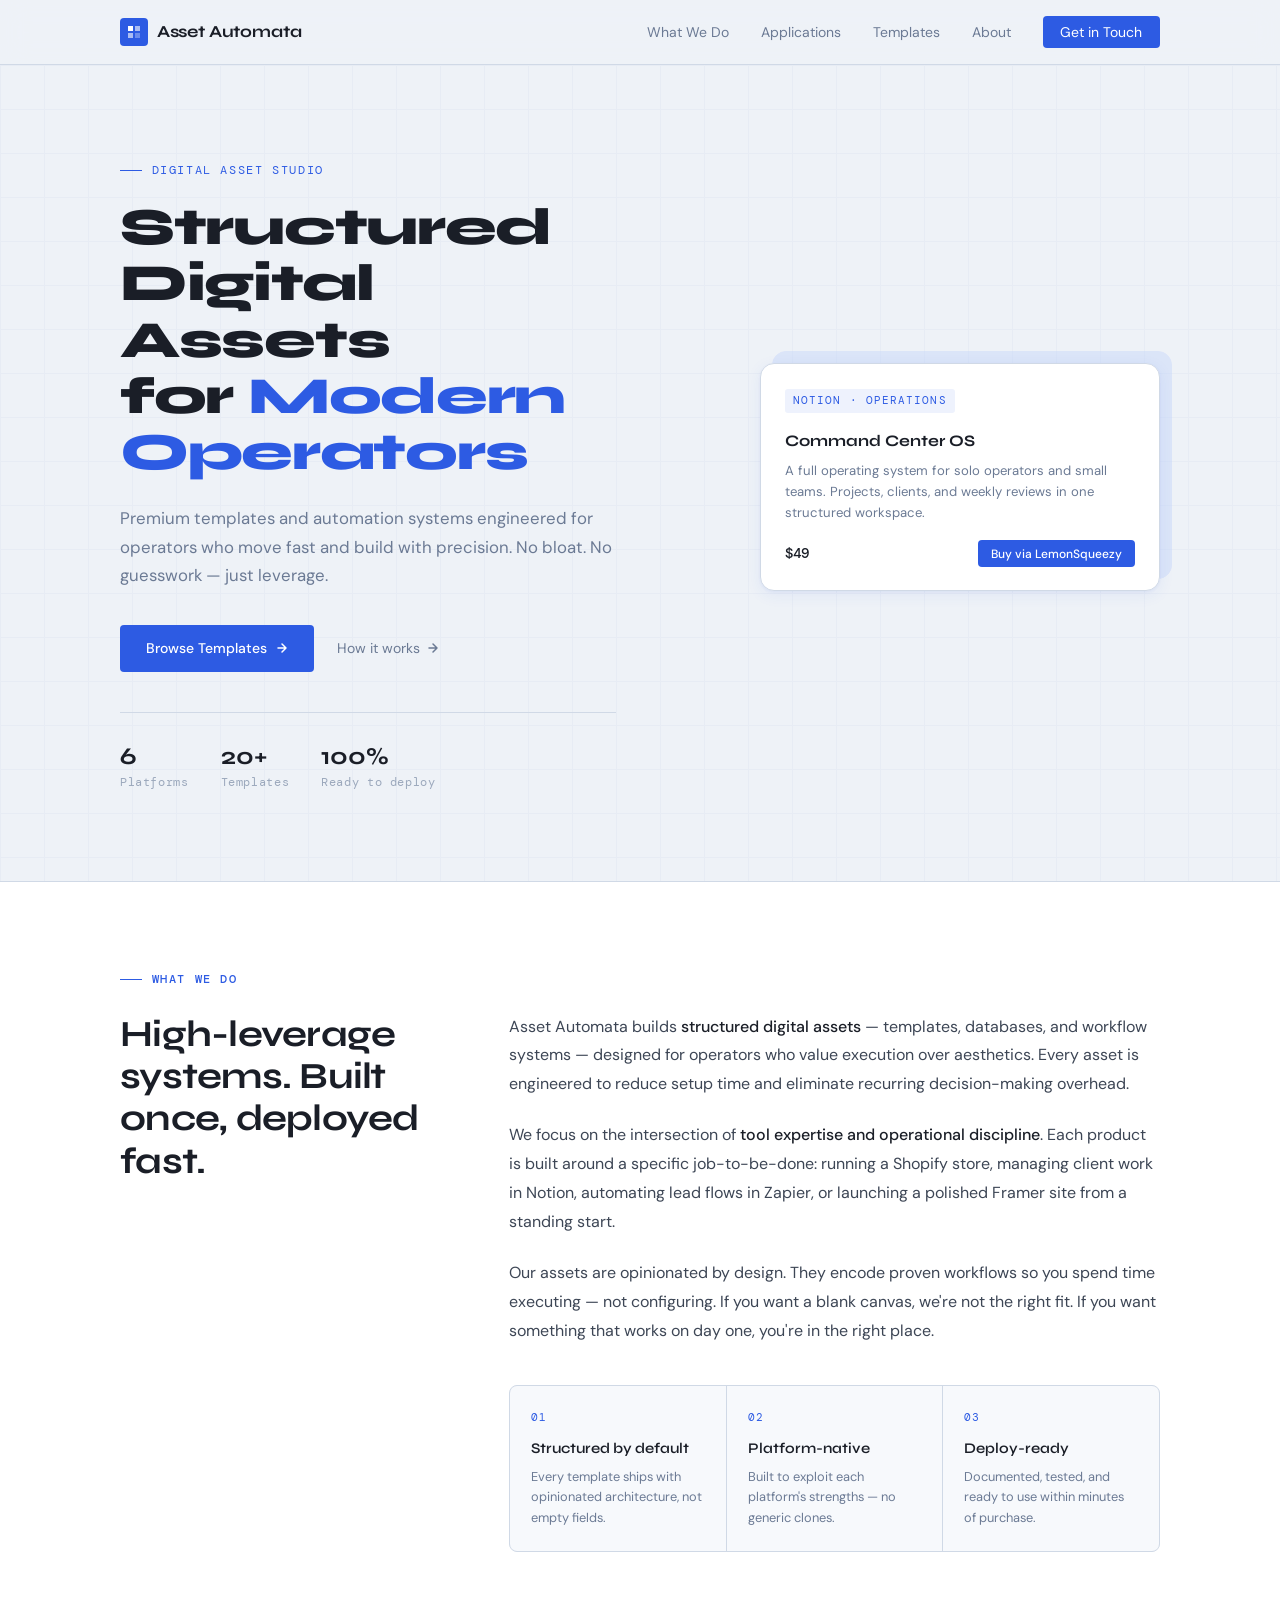
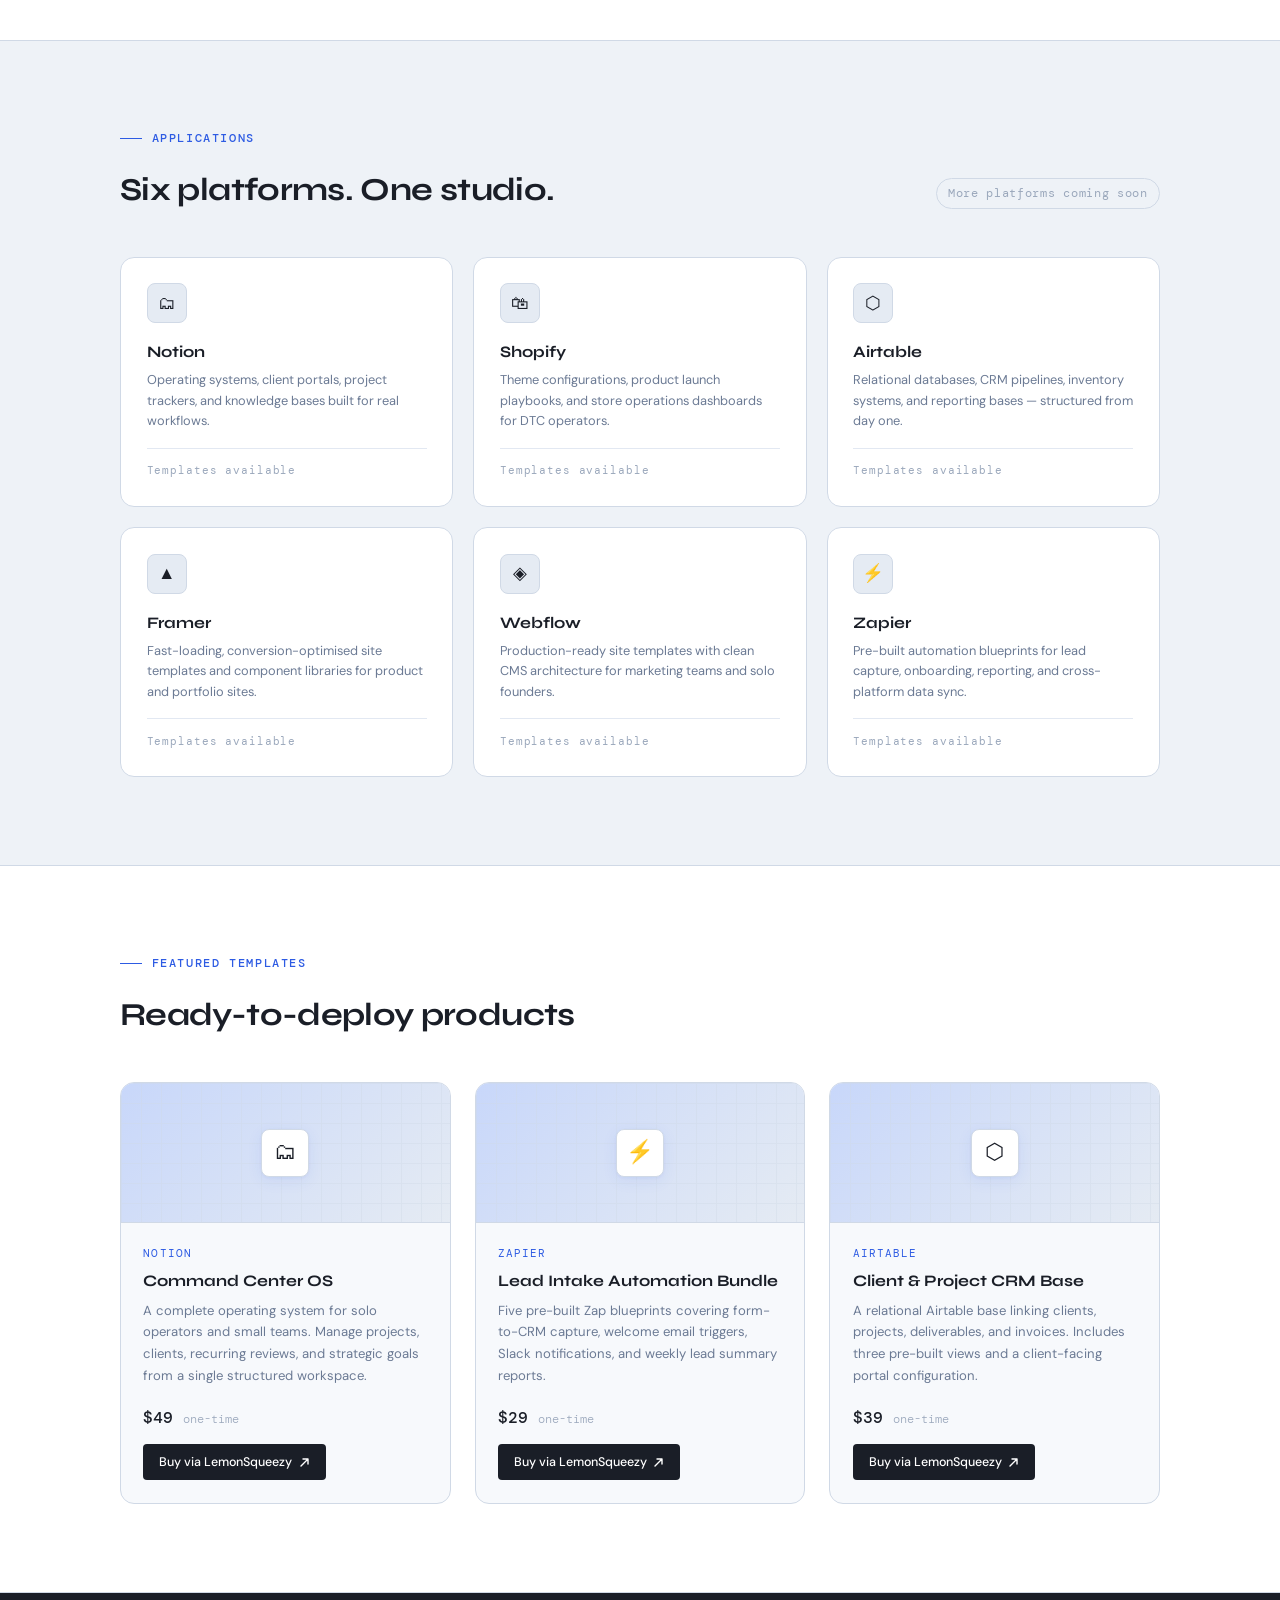
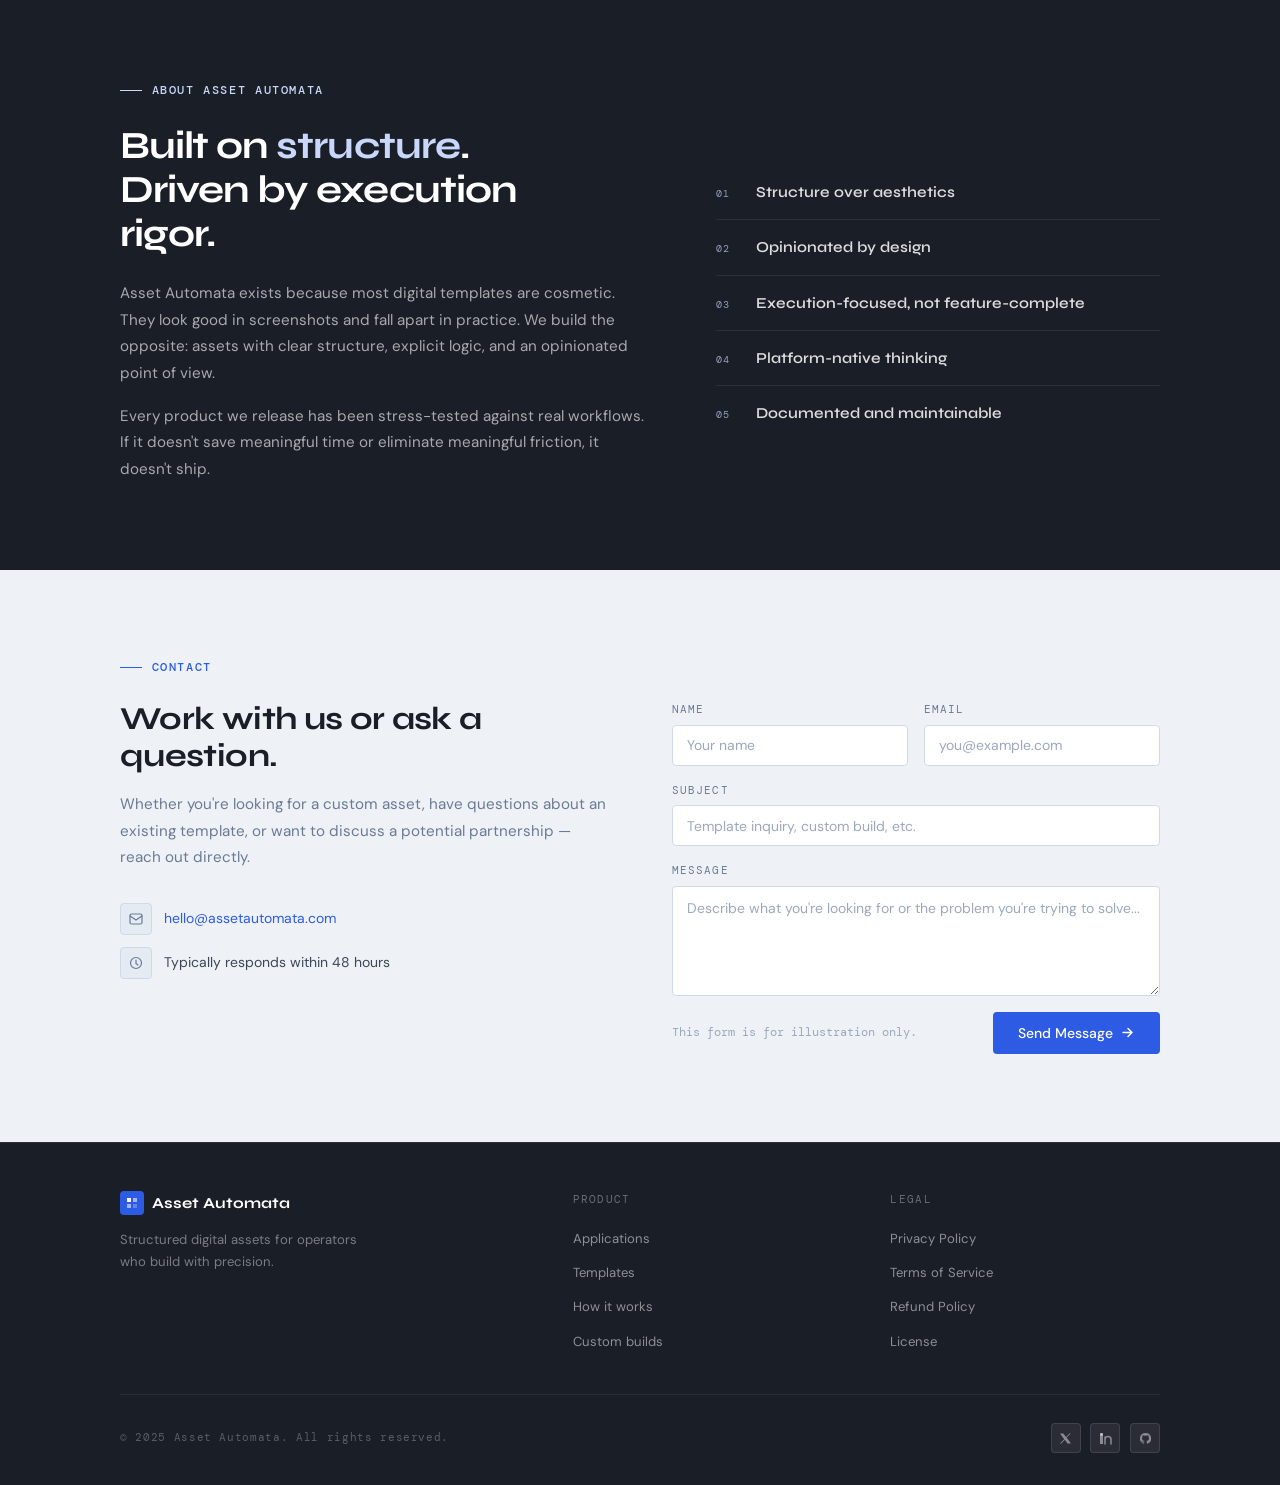
==== commit ae2a71d2: "Update index.html Updated contact information" ====
--- a/index.html
+++ b/index.html
@@ -380,7 +380,7 @@
             <div class="contact-detail-icon">
               <svg width="14" height="14" viewBox="0 0 14 14" fill="none"><path d="M1 3.5A1.5 1.5 0 012.5 2h9A1.5 1.5 0 0113 3.5v7A1.5 1.5 0 0111.5 12h-9A1.5 1.5 0 011 10.5v-7z" stroke="#6B7A94" stroke-width="1.2"/><path d="M1 4l6 4 6-4" stroke="#6B7A94" stroke-width="1.2" stroke-linecap="round"/></svg>
             </div>
-            <a href="mailto:yaz.abutaleb@gmail.com">yaz.abutaleb@gmail.com</a>
+            <a href="mailto:hello@assetautomata.com">hello@assetautomata.com</a>
           </div>
 
           <div class="contact-detail">
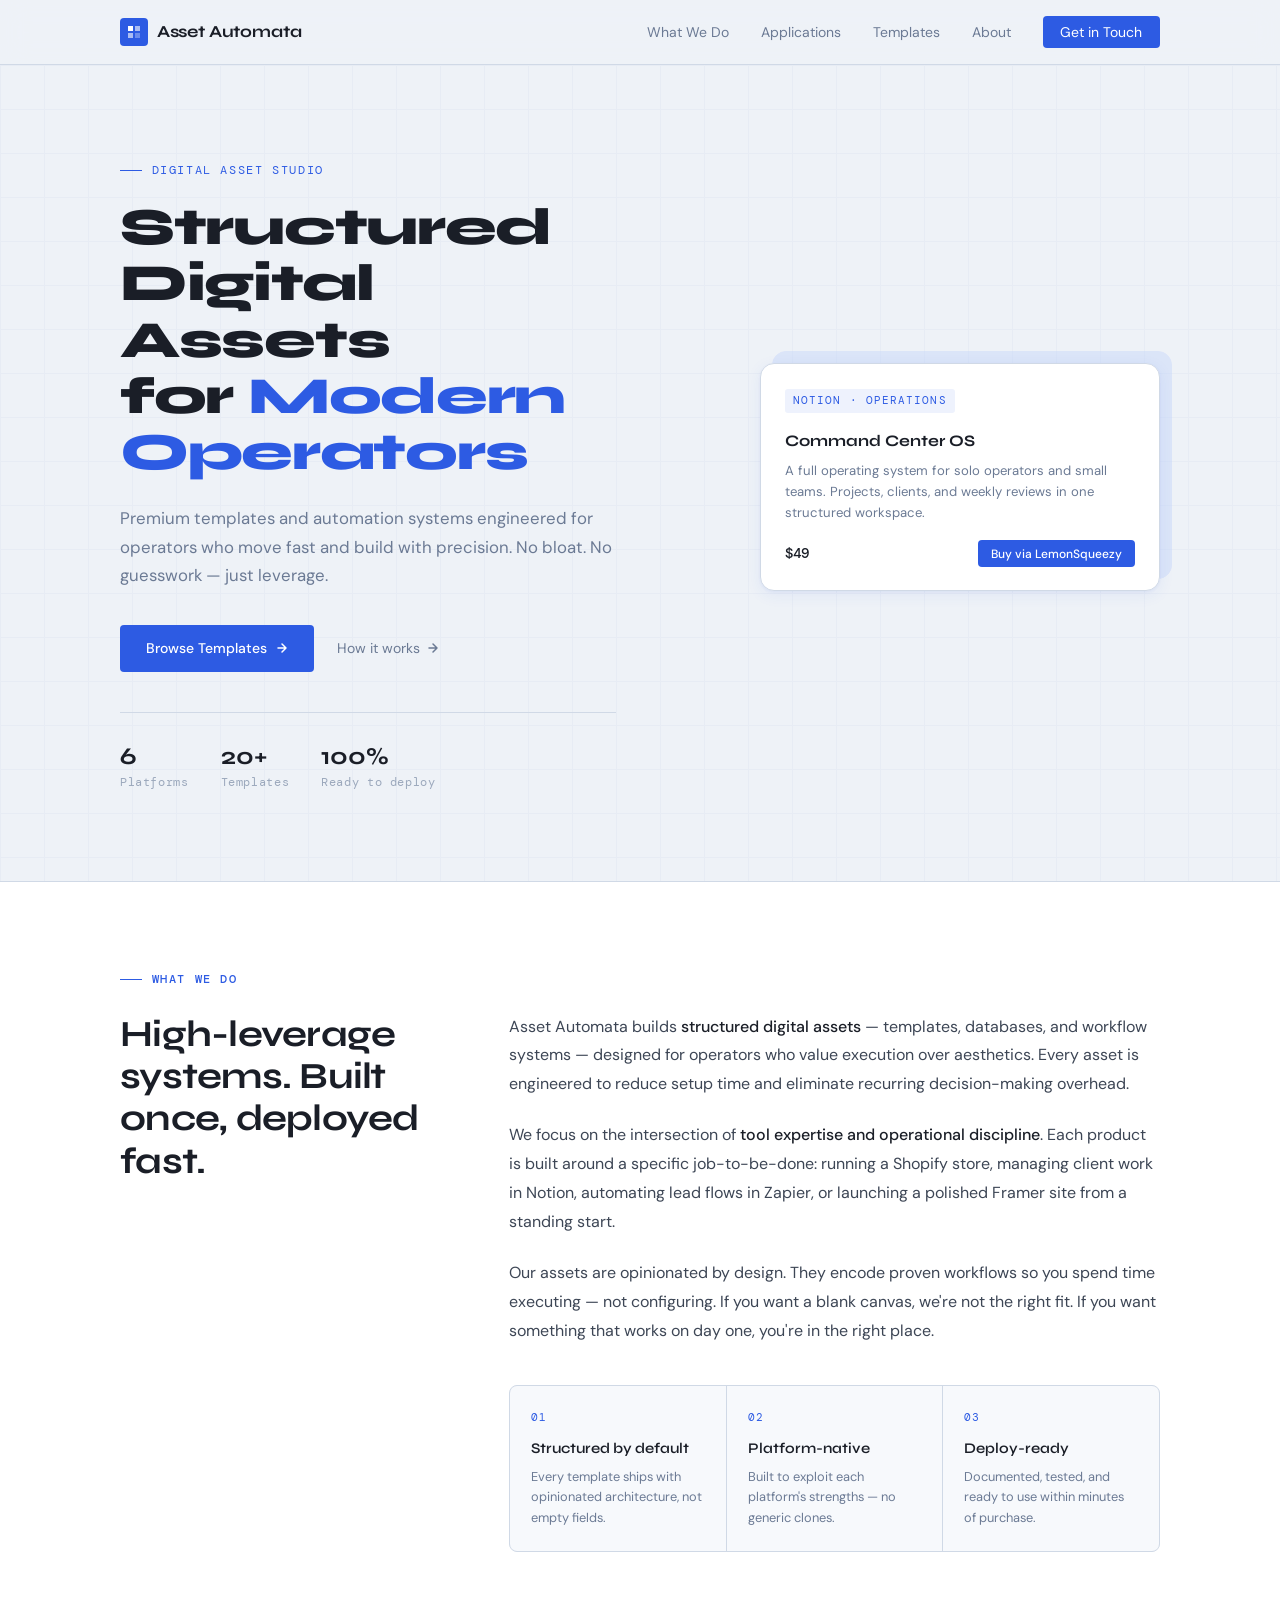
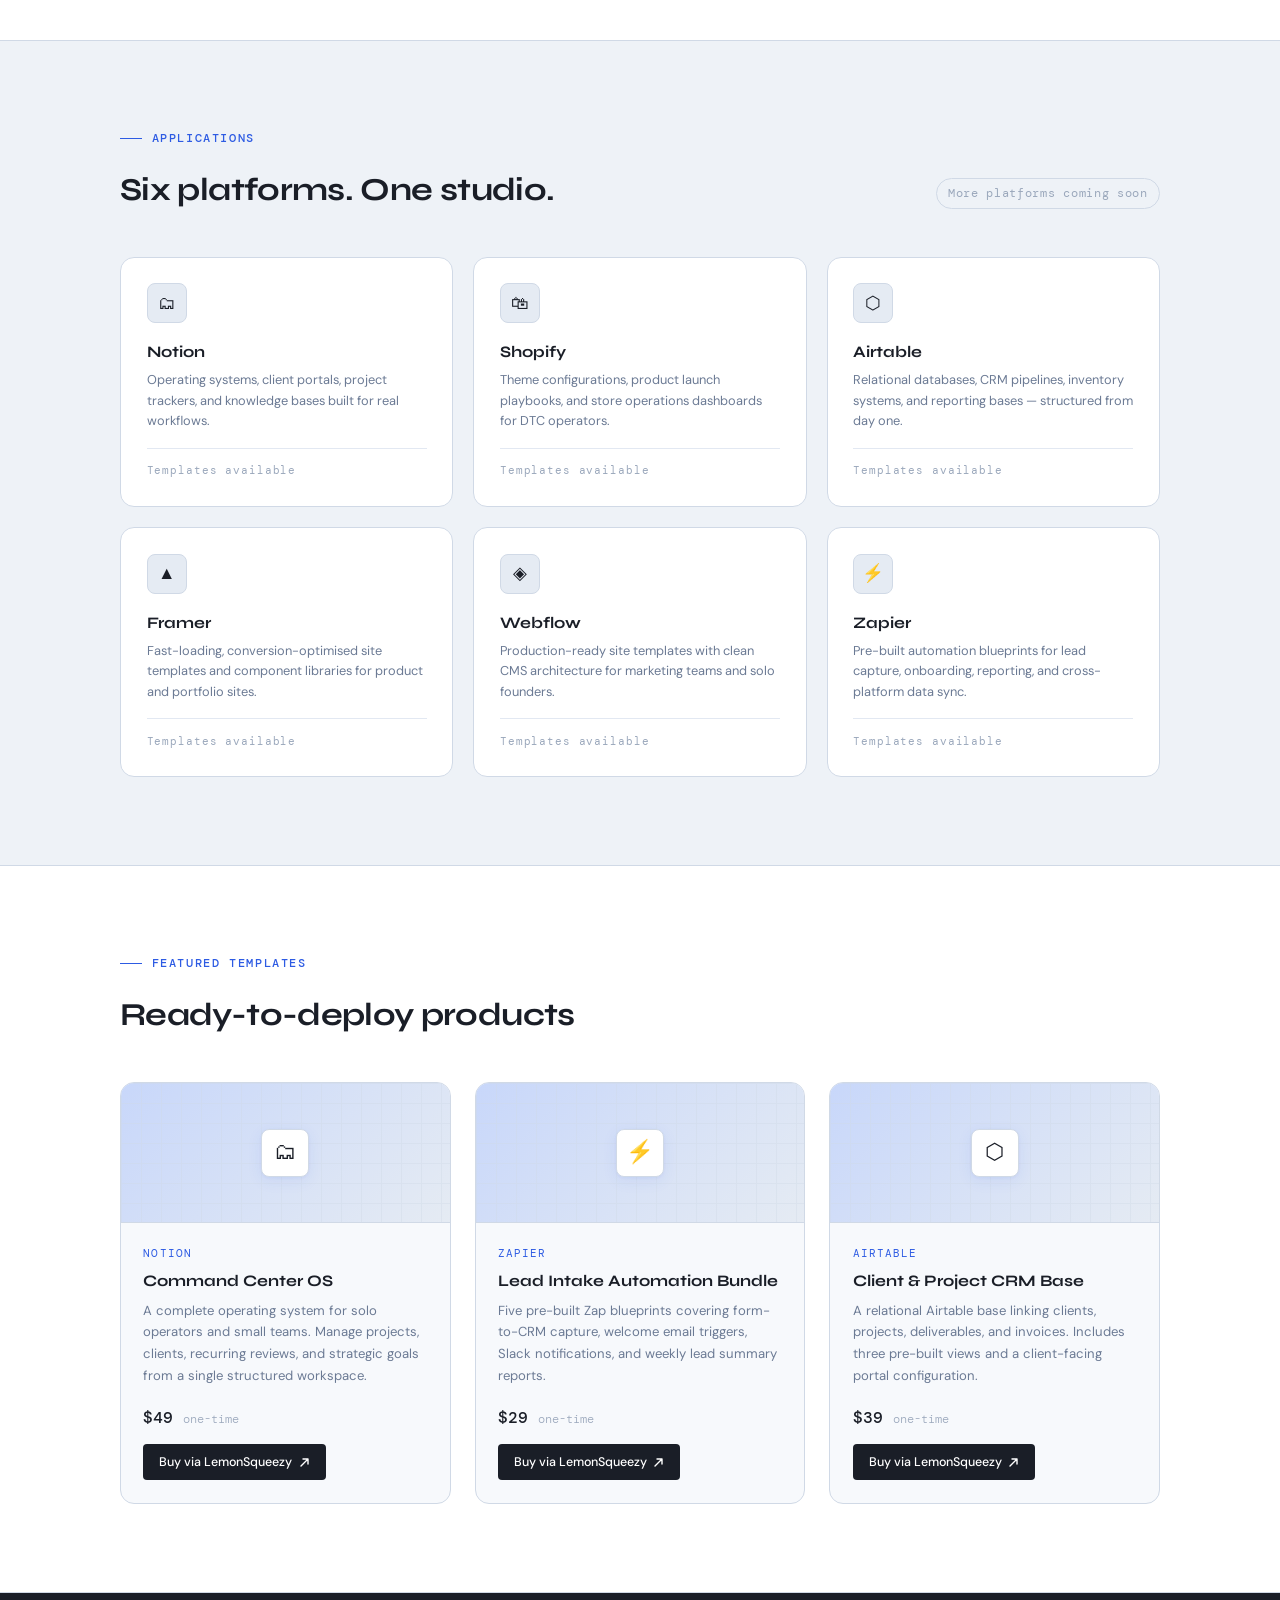
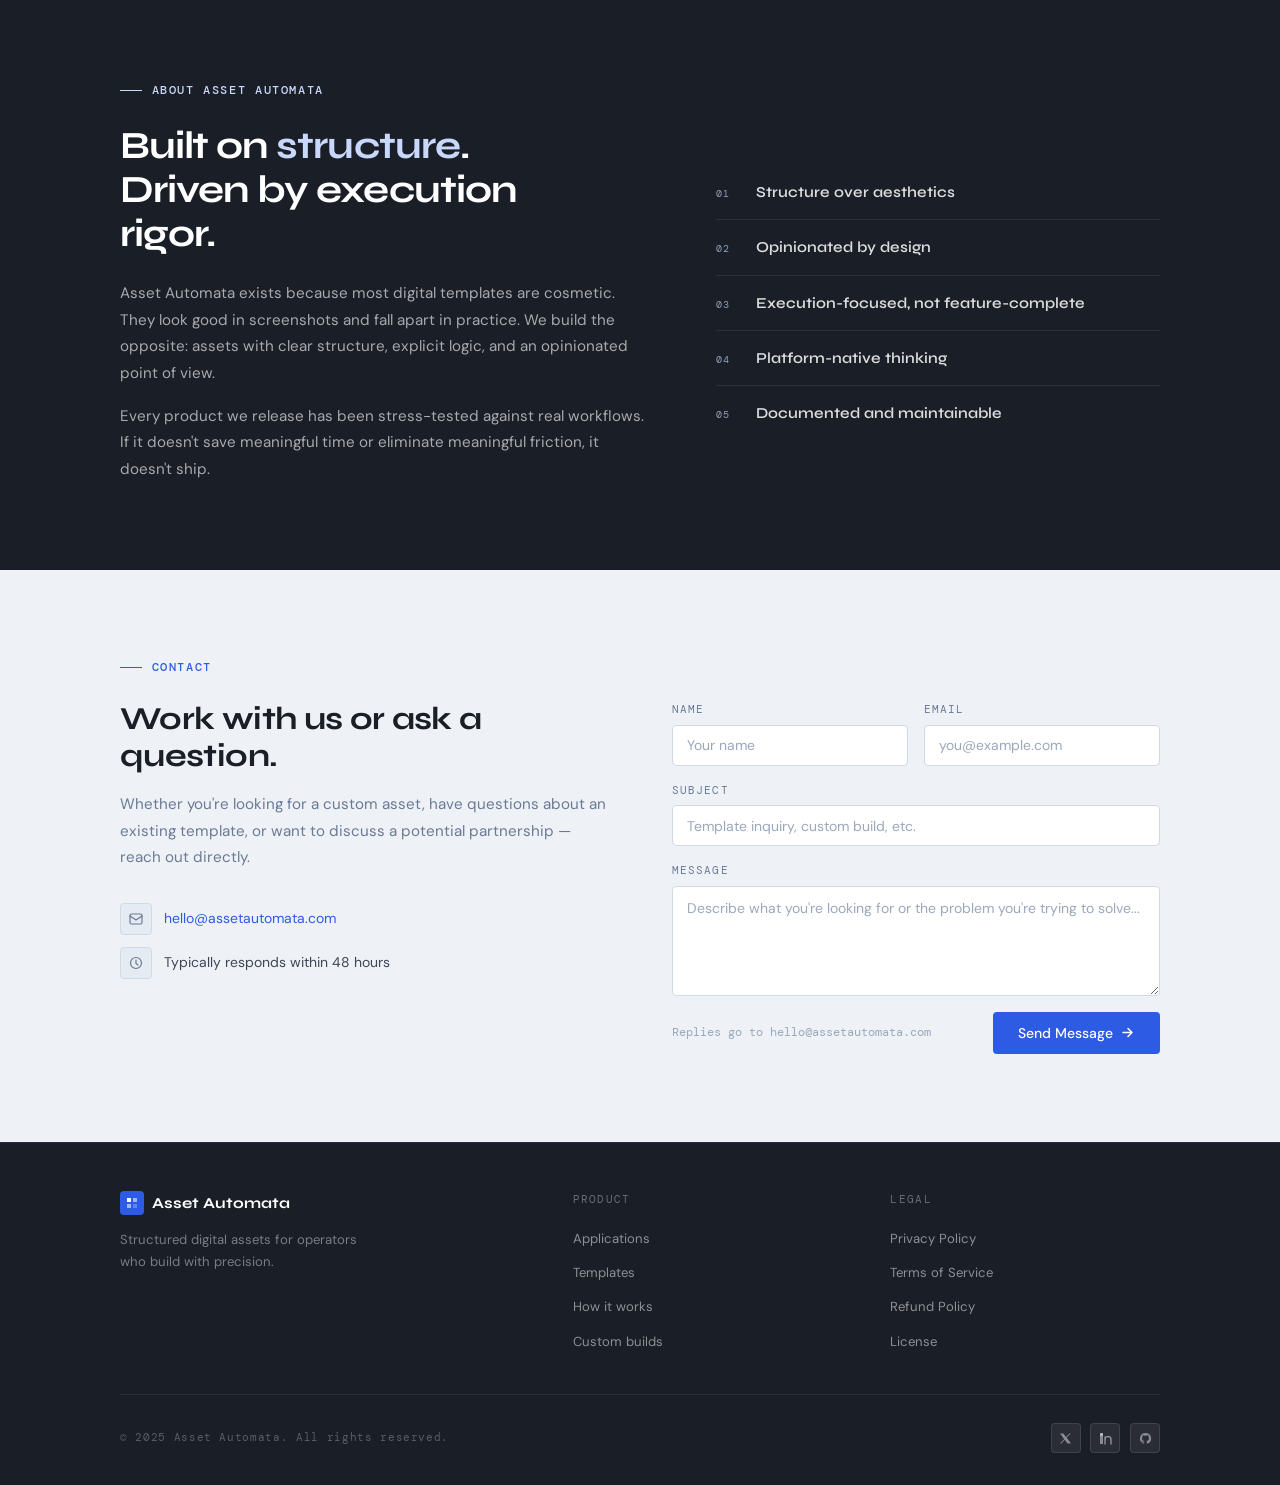
==== commit b96579b8: "Update index.html Updated reach out" ====
--- a/index.html
+++ b/index.html
@@ -9,16 +9,13 @@
 </head>
 <body>
 
-  <!-- ═══════════════════════════════════════════
-       NAV
-  ═══════════════════════════════════════════════ -->
+  <!-- NAV -->
   <nav>
     <div class="container">
       <div class="nav-inner">
-
         <a href="#" class="nav-logo">
           <div class="logo-mark">
-            <svg width="14" height="14" viewBox="0 0 14 14" fill="none" xmlns="http://www.w3.org/2000/svg">
+            <svg width="14" height="14" viewBox="0 0 14 14" fill="none">
               <rect x="1" y="1" width="5" height="5" fill="white"/>
               <rect x="8" y="1" width="5" height="5" fill="white" opacity=".6"/>
               <rect x="1" y="8" width="5" height="5" fill="white" opacity=".6"/>
@@ -27,7 +24,6 @@
           </div>
           Asset Automata
         </a>
-
         <ul class="nav-links" id="nav-links">
           <li><a href="#what-we-do">What We Do</a></li>
           <li><a href="#applications">Applications</a></li>
@@ -35,75 +31,39 @@
           <li><a href="#about">About</a></li>
           <li><a href="#contact" class="nav-cta">Get in Touch</a></li>
         </ul>
-
         <button class="nav-toggle" id="nav-toggle" aria-label="Toggle menu">
-          <span></span>
-          <span></span>
-          <span></span>
+          <span></span><span></span><span></span>
         </button>
-
       </div>
     </div>
   </nav>
 
-
-  <!-- ═══════════════════════════════════════════
-       HERO
-  ═══════════════════════════════════════════════ -->
+  <!-- HERO -->
   <section id="hero">
     <div class="hero-grid-bg"></div>
     <div class="container">
       <div class="hero-inner">
-
-        <!-- Left: Copy -->
         <div class="hero-copy">
           <div class="hero-eyebrow">Digital Asset Studio</div>
-
-          <h1 class="hero-headline">
-            Structured Digital Assets<br/>for <em>Modern Operators</em>
-          </h1>
-
-          <p class="hero-sub">
-            Premium templates and automation systems engineered for operators who move fast and build with precision. No bloat. No guesswork — just leverage.
-          </p>
-
+          <h1 class="hero-headline">Structured Digital Assets<br/>for <em>Modern Operators</em></h1>
+          <p class="hero-sub">Premium templates and automation systems engineered for operators who move fast and build with precision. No bloat. No guesswork — just leverage.</p>
           <div class="hero-actions">
-            <a href="#templates" class="btn-primary">
-              Browse Templates
-              <svg width="14" height="14" viewBox="0 0 14 14" fill="none"><path d="M3 7h8M7 3l4 4-4 4" stroke="currentColor" stroke-width="1.5" stroke-linecap="round" stroke-linejoin="round"/></svg>
-            </a>
-            <a href="#what-we-do" class="btn-ghost">
-              How it works
-              <svg width="14" height="14" viewBox="0 0 14 14" fill="none"><path d="M3 7h8M7 3l4 4-4 4" stroke="currentColor" stroke-width="1.5" stroke-linecap="round" stroke-linejoin="round"/></svg>
-            </a>
-          </div>
-
+            <a href="#templates" class="btn-primary">Browse Templates <svg width="14" height="14" viewBox="0 0 14 14" fill="none"><path d="M3 7h8M7 3l4 4-4 4" stroke="currentColor" stroke-width="1.5" stroke-linecap="round" stroke-linejoin="round"/></svg></a>
+            <a href="#what-we-do" class="btn-ghost">How it works <svg width="14" height="14" viewBox="0 0 14 14" fill="none"><path d="M3 7h8M7 3l4 4-4 4" stroke="currentColor" stroke-width="1.5" stroke-linecap="round" stroke-linejoin="round"/></svg></a>
+          </div>
           <div class="hero-stats">
-            <div class="stat-item">
-              <div class="stat-num">6</div>
-              <div class="stat-label">Platforms</div>
-            </div>
-            <div class="stat-item">
-              <div class="stat-num">20+</div>
-              <div class="stat-label">Templates</div>
-            </div>
-            <div class="stat-item">
-              <div class="stat-num">100%</div>
-              <div class="stat-label">Ready to deploy</div>
-            </div>
-          </div>
-        </div>
-
-        <!-- Right: Visual -->
+            <div class="stat-item"><div class="stat-num">6</div><div class="stat-label">Platforms</div></div>
+            <div class="stat-item"><div class="stat-num">20+</div><div class="stat-label">Templates</div></div>
+            <div class="stat-item"><div class="stat-num">100%</div><div class="stat-label">Ready to deploy</div></div>
+          </div>
+        </div>
         <div class="hero-visual">
           <div class="hero-card-stack">
             <div class="hero-card-back"></div>
             <div class="hero-card hero-card-main">
               <div class="card-tag">Notion · Operations</div>
               <div class="card-title-hero">Command Center OS</div>
-              <div class="card-desc-hero">
-                A full operating system for solo operators and small teams. Projects, clients, and weekly reviews in one structured workspace.
-              </div>
+              <div class="card-desc-hero">A full operating system for solo operators and small teams. Projects, clients, and weekly reviews in one structured workspace.</div>
               <div class="card-meta">
                 <div class="card-price-hero">$49</div>
                 <button class="card-btn-mini">Buy via LemonSqueezy</button>
@@ -111,278 +71,141 @@
             </div>
           </div>
         </div>
-
-      </div>
-    </div>
-  </section>
-
-
-  <!-- ═══════════════════════════════════════════
-       WHAT WE DO
-  ═══════════════════════════════════════════════ -->
+      </div>
+    </div>
+  </section>
+
+  <!-- WHAT WE DO -->
   <section id="what-we-do">
     <div class="container">
       <div class="section-label">What We Do</div>
-
       <div class="what-grid">
-
         <div>
           <h2 class="what-heading">High-leverage systems. Built once, deployed fast.</h2>
         </div>
-
         <div class="what-body">
-          <p>
-            Asset Automata builds <strong>structured digital assets</strong> — templates, databases, and workflow systems — designed for operators who value execution over aesthetics. Every asset is engineered to reduce setup time and eliminate recurring decision-making overhead.
-          </p>
-          <p>
-            We focus on the intersection of <strong>tool expertise and operational discipline</strong>. Each product is built around a specific job-to-be-done: running a Shopify store, managing client work in Notion, automating lead flows in Zapier, or launching a polished Framer site from a standing start.
-          </p>
-          <p>
-            Our assets are opinionated by design. They encode proven workflows so you spend time executing — not configuring. If you want a blank canvas, we're not the right fit. If you want something that works on day one, you're in the right place.
-          </p>
-
+          <p>Asset Automata builds <strong>structured digital assets</strong> — templates, databases, and workflow systems — designed for operators who value execution over aesthetics. Every asset is engineered to reduce setup time and eliminate recurring decision-making overhead.</p>
+          <p>We focus on the intersection of <strong>tool expertise and operational discipline</strong>. Each product is built around a specific job-to-be-done: running a Shopify store, managing client work in Notion, automating lead flows in Zapier, or launching a polished Framer site from a standing start.</p>
+          <p>Our assets are opinionated by design. They encode proven workflows so you spend time executing — not configuring. If you want a blank canvas, we're not the right fit. If you want something that works on day one, you're in the right place.</p>
           <div class="what-pillars">
-            <div class="pillar">
-              <div class="pillar-num">01</div>
-              <div class="pillar-title">Structured by default</div>
-              <div class="pillar-text">Every template ships with opinionated architecture, not empty fields.</div>
-            </div>
-            <div class="pillar">
-              <div class="pillar-num">02</div>
-              <div class="pillar-title">Platform-native</div>
-              <div class="pillar-text">Built to exploit each platform's strengths — no generic clones.</div>
-            </div>
-            <div class="pillar">
-              <div class="pillar-num">03</div>
-              <div class="pillar-title">Deploy-ready</div>
-              <div class="pillar-text">Documented, tested, and ready to use within minutes of purchase.</div>
-            </div>
-          </div>
-        </div>
-
-      </div>
-    </div>
-  </section>
-
-
-  <!-- ═══════════════════════════════════════════
-       APPLICATIONS
-  ═══════════════════════════════════════════════ -->
+            <div class="pillar"><div class="pillar-num">01</div><div class="pillar-title">Structured by default</div><div class="pillar-text">Every template ships with opinionated architecture, not empty fields.</div></div>
+            <div class="pillar"><div class="pillar-num">02</div><div class="pillar-title">Platform-native</div><div class="pillar-text">Built to exploit each platform's strengths — no generic clones.</div></div>
+            <div class="pillar"><div class="pillar-num">03</div><div class="pillar-title">Deploy-ready</div><div class="pillar-text">Documented, tested, and ready to use within minutes of purchase.</div></div>
+          </div>
+        </div>
+      </div>
+    </div>
+  </section>
+
+  <!-- APPLICATIONS -->
   <section id="applications">
     <div class="container">
       <div class="section-label">Applications</div>
-
       <div class="apps-header">
         <h2 class="apps-heading">Six platforms. One studio.</h2>
         <span class="apps-note">More platforms coming soon</span>
       </div>
-
       <div class="apps-grid">
-
-        <div class="app-card">
-          <div class="app-icon">🗂</div>
-          <div class="app-name">Notion</div>
-          <div class="app-desc">Operating systems, client portals, project trackers, and knowledge bases built for real workflows.</div>
-          <div class="app-count">Templates available</div>
-        </div>
-
-        <div class="app-card">
-          <div class="app-icon">🛍</div>
-          <div class="app-name">Shopify</div>
-          <div class="app-desc">Theme configurations, product launch playbooks, and store operations dashboards for DTC operators.</div>
-          <div class="app-count">Templates available</div>
-        </div>
-
-        <div class="app-card">
-          <div class="app-icon">⬡</div>
-          <div class="app-name">Airtable</div>
-          <div class="app-desc">Relational databases, CRM pipelines, inventory systems, and reporting bases — structured from day one.</div>
-          <div class="app-count">Templates available</div>
-        </div>
-
-        <div class="app-card">
-          <div class="app-icon">▲</div>
-          <div class="app-name">Framer</div>
-          <div class="app-desc">Fast-loading, conversion-optimised site templates and component libraries for product and portfolio sites.</div>
-          <div class="app-count">Templates available</div>
-        </div>
-
-        <div class="app-card">
-          <div class="app-icon">◈</div>
-          <div class="app-name">Webflow</div>
-          <div class="app-desc">Production-ready site templates with clean CMS architecture for marketing teams and solo founders.</div>
-          <div class="app-count">Templates available</div>
-        </div>
-
-        <div class="app-card">
-          <div class="app-icon">⚡</div>
-          <div class="app-name">Zapier</div>
-          <div class="app-desc">Pre-built automation blueprints for lead capture, onboarding, reporting, and cross-platform data sync.</div>
-          <div class="app-count">Templates available</div>
-        </div>
-
-      </div>
-    </div>
-  </section>
-
-
-  <!-- ═══════════════════════════════════════════
-       FEATURED TEMPLATES
-  ═══════════════════════════════════════════════ -->
+        <div class="app-card"><div class="app-icon">🗂</div><div class="app-name">Notion</div><div class="app-desc">Operating systems, client portals, project trackers, and knowledge bases built for real workflows.</div><div class="app-count">Templates available</div></div>
+        <div class="app-card"><div class="app-icon">🛍</div><div class="app-name">Shopify</div><div class="app-desc">Theme configurations, product launch playbooks, and store operations dashboards for DTC operators.</div><div class="app-count">Templates available</div></div>
+        <div class="app-card"><div class="app-icon">⬡</div><div class="app-name">Airtable</div><div class="app-desc">Relational databases, CRM pipelines, inventory systems, and reporting bases — structured from day one.</div><div class="app-count">Templates available</div></div>
+        <div class="app-card"><div class="app-icon">▲</div><div class="app-name">Framer</div><div class="app-desc">Fast-loading, conversion-optimised site templates and component libraries for product and portfolio sites.</div><div class="app-count">Templates available</div></div>
+        <div class="app-card"><div class="app-icon">◈</div><div class="app-name">Webflow</div><div class="app-desc">Production-ready site templates with clean CMS architecture for marketing teams and solo founders.</div><div class="app-count">Templates available</div></div>
+        <div class="app-card"><div class="app-icon">⚡</div><div class="app-name">Zapier</div><div class="app-desc">Pre-built automation blueprints for lead capture, onboarding, reporting, and cross-platform data sync.</div><div class="app-count">Templates available</div></div>
+      </div>
+    </div>
+  </section>
+
+  <!-- FEATURED TEMPLATES -->
   <section id="templates">
     <div class="container">
       <div class="section-label">Featured Templates</div>
-
       <div class="templates-header">
         <h2 class="templates-heading">Ready-to-deploy products</h2>
       </div>
-
       <div class="templates-grid">
 
-        <!-- Card 1 -->
         <div class="product-card">
-          <div class="product-card-thumb">
-            <div class="thumb-pattern"></div>
-            <div class="thumb-icon">🗂</div>
-          </div>
+          <div class="product-card-thumb"><div class="thumb-pattern"></div><div class="thumb-icon">🗂</div></div>
           <div class="product-card-body">
             <div class="product-platform">Notion</div>
             <h3 class="product-title">Command Center OS</h3>
-            <p class="product-desc">
-              A complete operating system for solo operators and small teams. Manage projects, clients, recurring reviews, and strategic goals from a single structured workspace.
-            </p>
+            <p class="product-desc">A complete operating system for solo operators and small teams. Manage projects, clients, recurring reviews, and strategic goals from a single structured workspace.</p>
             <div class="product-footer">
               <div class="product-price">$49 <span>one-time</span></div>
-              <a href="#" class="btn-ls">
-                Buy via LemonSqueezy
-                <svg width="11" height="11" viewBox="0 0 11 11" fill="none"><path d="M2 9L9 2M9 2H4M9 2v5" stroke="currentColor" stroke-width="1.4" stroke-linecap="round" stroke-linejoin="round"/></svg>
-              </a>
-            </div>
-          </div>
-        </div>
-
-        <!-- Card 2 -->
+              <a href="#" class="btn-ls">Buy via LemonSqueezy <svg width="11" height="11" viewBox="0 0 11 11" fill="none"><path d="M2 9L9 2M9 2H4M9 2v5" stroke="currentColor" stroke-width="1.4" stroke-linecap="round" stroke-linejoin="round"/></svg></a>
+            </div>
+          </div>
+        </div>
+
         <div class="product-card">
-          <div class="product-card-thumb">
-            <div class="thumb-pattern"></div>
-            <div class="thumb-icon">⚡</div>
-          </div>
+          <div class="product-card-thumb"><div class="thumb-pattern"></div><div class="thumb-icon">⚡</div></div>
           <div class="product-card-body">
             <div class="product-platform">Zapier</div>
             <h3 class="product-title">Lead Intake Automation Bundle</h3>
-            <p class="product-desc">
-              Five pre-built Zap blueprints covering form-to-CRM capture, welcome email triggers, Slack notifications, and weekly lead summary reports.
-            </p>
+            <p class="product-desc">Five pre-built Zap blueprints covering form-to-CRM capture, welcome email triggers, Slack notifications, and weekly lead summary reports.</p>
             <div class="product-footer">
               <div class="product-price">$29 <span>one-time</span></div>
-              <a href="#" class="btn-ls">
-                Buy via LemonSqueezy
-                <svg width="11" height="11" viewBox="0 0 11 11" fill="none"><path d="M2 9L9 2M9 2H4M9 2v5" stroke="currentColor" stroke-width="1.4" stroke-linecap="round" stroke-linejoin="round"/></svg>
-              </a>
-            </div>
-          </div>
-        </div>
-
-        <!-- Card 3 -->
+              <a href="#" class="btn-ls">Buy via LemonSqueezy <svg width="11" height="11" viewBox="0 0 11 11" fill="none"><path d="M2 9L9 2M9 2H4M9 2v5" stroke="currentColor" stroke-width="1.4" stroke-linecap="round" stroke-linejoin="round"/></svg></a>
+            </div>
+          </div>
+        </div>
+
         <div class="product-card">
-          <div class="product-card-thumb">
-            <div class="thumb-pattern"></div>
-            <div class="thumb-icon">⬡</div>
-          </div>
+          <div class="product-card-thumb"><div class="thumb-pattern"></div><div class="thumb-icon">⬡</div></div>
           <div class="product-card-body">
             <div class="product-platform">Airtable</div>
-            <h3 class="product-title">Client & Project CRM Base</h3>
-            <p class="product-desc">
-              A relational Airtable base linking clients, projects, deliverables, and invoices. Includes three pre-built views and a client-facing portal configuration.
-            </p>
+            <h3 class="product-title">Client &amp; Project CRM Base</h3>
+            <p class="product-desc">A relational Airtable base linking clients, projects, deliverables, and invoices. Includes three pre-built views and a client-facing portal configuration.</p>
             <div class="product-footer">
               <div class="product-price">$39 <span>one-time</span></div>
-              <a href="#" class="btn-ls">
-                Buy via LemonSqueezy
-                <svg width="11" height="11" viewBox="0 0 11 11" fill="none"><path d="M2 9L9 2M9 2H4M9 2v5" stroke="currentColor" stroke-width="1.4" stroke-linecap="round" stroke-linejoin="round"/></svg>
-              </a>
-            </div>
-          </div>
-        </div>
-
-      </div>
-    </div>
-  </section>
-
-
-  <!-- ═══════════════════════════════════════════
-       ABOUT
-  ═══════════════════════════════════════════════ -->
+              <a href="#" class="btn-ls">Buy via LemonSqueezy <svg width="11" height="11" viewBox="0 0 11 11" fill="none"><path d="M2 9L9 2M9 2H4M9 2v5" stroke="currentColor" stroke-width="1.4" stroke-linecap="round" stroke-linejoin="round"/></svg></a>
+            </div>
+          </div>
+        </div>
+
+      </div>
+    </div>
+  </section>
+
+  <!-- ABOUT -->
   <section id="about">
     <div class="container">
       <div class="section-label">About Asset Automata</div>
-
       <div class="about-grid">
-
-        <div>
-          <h2 class="about-headline">
-            Built on <em>structure</em>.<br/>Driven by execution<br/>rigor.
-          </h2>
+        <div>
+          <h2 class="about-headline">Built on <em>structure</em>.<br/>Driven by execution<br/>rigor.</h2>
           <div class="about-body">
-            <p>
-              Asset Automata exists because most digital templates are cosmetic. They look good in screenshots and fall apart in practice. We build the opposite: assets with clear structure, explicit logic, and an opinionated point of view.
-            </p>
-            <p>
-              Every product we release has been stress-tested against real workflows. If it doesn't save meaningful time or eliminate meaningful friction, it doesn't ship.
-            </p>
-          </div>
-        </div>
-
+            <p>Asset Automata exists because most digital templates are cosmetic. They look good in screenshots and fall apart in practice. We build the opposite: assets with clear structure, explicit logic, and an opinionated point of view.</p>
+            <p>Every product we release has been stress-tested against real workflows. If it doesn't save meaningful time or eliminate meaningful friction, it doesn't ship.</p>
+          </div>
+        </div>
         <div class="about-values">
-          <div class="value-row">
-            <span class="value-num">01</span>
-            <span class="value-text">Structure over aesthetics</span>
-          </div>
-          <div class="value-row">
-            <span class="value-num">02</span>
-            <span class="value-text">Opinionated by design</span>
-          </div>
-          <div class="value-row">
-            <span class="value-num">03</span>
-            <span class="value-text">Execution-focused, not feature-complete</span>
-          </div>
-          <div class="value-row">
-            <span class="value-num">04</span>
-            <span class="value-text">Platform-native thinking</span>
-          </div>
-          <div class="value-row">
-            <span class="value-num">05</span>
-            <span class="value-text">Documented and maintainable</span>
-          </div>
-        </div>
-
-      </div>
-    </div>
-  </section>
-
-
-  <!-- ═══════════════════════════════════════════
-       CONTACT
-  ═══════════════════════════════════════════════ -->
+          <div class="value-row"><span class="value-num">01</span><span class="value-text">Structure over aesthetics</span></div>
+          <div class="value-row"><span class="value-num">02</span><span class="value-text">Opinionated by design</span></div>
+          <div class="value-row"><span class="value-num">03</span><span class="value-text">Execution-focused, not feature-complete</span></div>
+          <div class="value-row"><span class="value-num">04</span><span class="value-text">Platform-native thinking</span></div>
+          <div class="value-row"><span class="value-num">05</span><span class="value-text">Documented and maintainable</span></div>
+        </div>
+      </div>
+    </div>
+  </section>
+
+  <!-- CONTACT -->
   <section id="contact">
     <div class="container">
       <div class="section-label">Contact</div>
-
       <div class="contact-grid">
 
         <div class="contact-left">
           <h2 class="contact-heading">Work with us or ask a question.</h2>
-          <p class="contact-intro">
-            Whether you're looking for a custom asset, have questions about an existing template, or want to discuss a potential partnership — reach out directly.
-          </p>
-
+          <p class="contact-intro">Whether you're looking for a custom asset, have questions about an existing template, or want to discuss a potential partnership — reach out directly.</p>
           <div class="contact-detail">
             <div class="contact-detail-icon">
               <svg width="14" height="14" viewBox="0 0 14 14" fill="none"><path d="M1 3.5A1.5 1.5 0 012.5 2h9A1.5 1.5 0 0113 3.5v7A1.5 1.5 0 0111.5 12h-9A1.5 1.5 0 011 10.5v-7z" stroke="#6B7A94" stroke-width="1.2"/><path d="M1 4l6 4 6-4" stroke="#6B7A94" stroke-width="1.2" stroke-linecap="round"/></svg>
             </div>
             <a href="mailto:hello@assetautomata.com">hello@assetautomata.com</a>
           </div>
-
           <div class="contact-detail">
             <div class="contact-detail-icon">
               <svg width="14" height="14" viewBox="0 0 14 14" fill="none"><circle cx="7" cy="7" r="5.5" stroke="#6B7A94" stroke-width="1.2"/><path d="M7 4v3.5l2 1.5" stroke="#6B7A94" stroke-width="1.2" stroke-linecap="round"/></svg>
@@ -392,54 +215,57 @@
         </div>
 
         <div>
-          <!-- Non-functional HTML form -->
-          <div class="contact-form">
+          <form
+            name="contact"
+            method="POST"
+            action="/thank-you"
+            data-netlify="true"
+            netlify-honeypot="bot-field"
+            class="contact-form"
+          >
+            <input type="hidden" name="form-name" value="contact" />
+            <p style="display:none"><label>Don't fill this out: <input name="bot-field" /></label></p>
 
             <div class="form-row">
               <div class="form-group">
                 <label for="contact-name">Name</label>
-                <input type="text" id="contact-name" name="name" placeholder="Your name" autocomplete="name" />
+                <input type="text" id="contact-name" name="name" placeholder="Your name" autocomplete="name" required />
               </div>
               <div class="form-group">
                 <label for="contact-email">Email</label>
-                <input type="email" id="contact-email" name="email" placeholder="you@example.com" autocomplete="email" />
+                <input type="email" id="contact-email" name="email" placeholder="you@example.com" autocomplete="email" required />
               </div>
             </div>
 
             <div class="form-group">
               <label for="contact-subject">Subject</label>
-              <input type="text" id="contact-subject" name="subject" placeholder="Template inquiry, custom build, etc." />
+              <input type="text" id="contact-subject" name="subject" placeholder="Template inquiry, custom build, etc." required />
             </div>
 
             <div class="form-group">
               <label for="contact-message">Message</label>
-              <textarea id="contact-message" name="message" placeholder="Describe what you're looking for or the problem you're trying to solve..."></textarea>
+              <textarea id="contact-message" name="message" placeholder="Describe what you're looking for or the problem you're trying to solve..." required></textarea>
             </div>
 
             <div class="form-submit">
-              <span class="form-note">This form is for illustration only.</span>
-              <button type="button" class="btn-primary">
+              <span class="form-note">Replies go to hello@assetautomata.com</span>
+              <button type="submit" class="btn-primary">
                 Send Message
                 <svg width="13" height="13" viewBox="0 0 13 13" fill="none"><path d="M2 6.5h9M7 2.5l4 4-4 4" stroke="currentColor" stroke-width="1.5" stroke-linecap="round" stroke-linejoin="round"/></svg>
               </button>
             </div>
 
-          </div>
-        </div>
-
-      </div>
-    </div>
-  </section>
-
-
-  <!-- ═══════════════════════════════════════════
-       FOOTER
-  ═══════════════════════════════════════════════ -->
+          </form>
+        </div>
+
+      </div>
+    </div>
+  </section>
+
+  <!-- FOOTER -->
   <footer>
     <div class="container">
-
       <div class="footer-inner">
-
         <div class="footer-brand">
           <div class="footer-logo">
             <div class="footer-logo-mark">
@@ -454,7 +280,6 @@
           </div>
           <p class="footer-tagline">Structured digital assets for operators who build with precision.</p>
         </div>
-
         <div>
           <div class="footer-col-title">Product</div>
           <ul class="footer-links">
@@ -464,7 +289,6 @@
             <li><a href="#contact">Custom builds</a></li>
           </ul>
         </div>
-
         <div>
           <div class="footer-col-title">Legal</div>
           <ul class="footer-links">
@@ -474,42 +298,28 @@
             <li><a href="#">License</a></li>
           </ul>
         </div>
-
-      </div>
-
+      </div>
       <div class="footer-bottom">
-        <div class="footer-copy">© 2025 Asset Automata. All rights reserved.</div>
-
+        <div class="footer-copy">&copy; 2025 Asset Automata. All rights reserved.</div>
         <div class="social-links">
-          <!-- Twitter / X -->
           <a href="#" class="social-link" aria-label="Twitter">
             <svg width="13" height="13" viewBox="0 0 13 13" fill="none"><path d="M1 1.5l4.2 5.7L1 11.5h1.3l3.5-3.8 2.8 3.8H12L7.6 5.6 11.8 1.5h-1.3L7 5.1 4.3 1.5H1z" fill="currentColor"/></svg>
           </a>
-          <!-- LinkedIn -->
           <a href="#" class="social-link" aria-label="LinkedIn">
             <svg width="13" height="13" viewBox="0 0 13 13" fill="none"><rect x="1" y="1" width="3" height="11" rx=".5" fill="currentColor"/><rect x="1" y="1" width="3" height="3" rx="1.5" fill="currentColor"/><path d="M6 5v7M6 7.5A3 3 0 0112 7.5V12" stroke="currentColor" stroke-width="1.5" stroke-linecap="round"/></svg>
           </a>
-          <!-- GitHub -->
           <a href="#" class="social-link" aria-label="GitHub">
             <svg width="13" height="13" viewBox="0 0 13 13" fill="none"><path d="M6.5 1a5.5 5.5 0 00-1.74 10.72c.28.05.38-.12.38-.26v-.93c-1.53.33-1.85-.74-1.85-.74-.25-.64-.62-.81-.62-.81-.5-.35.04-.34.04-.34.56.04.85.57.85.57.5.85 1.3.6 1.62.46.05-.36.2-.6.36-.74-1.22-.14-2.5-.61-2.5-2.73 0-.6.22-1.1.57-1.49-.06-.14-.25-.7.05-1.47 0 0 .46-.15 1.5.56a5.17 5.17 0 012.73 0c1.04-.7 1.5-.56 1.5-.56.3.77.11 1.33.05 1.47.36.38.57.88.57 1.49 0 2.12-1.29 2.59-2.52 2.72.2.17.38.51.38 1.03v1.53c0 .15.1.32.39.26A5.5 5.5 0 006.5 1z" fill="currentColor"/></svg>
           </a>
         </div>
       </div>
-
     </div>
   </footer>
 
-
-  <!-- ── JS: Mobile Nav ─────────────────────────────────── -->
   <script>
     const toggle = document.getElementById('nav-toggle');
     const links  = document.getElementById('nav-links');
-
-    toggle.addEventListener('click', () => {
-      links.classList.toggle('open');
-    });
-
-    // Close on nav link click
+    toggle.addEventListener('click', () => { links.classList.toggle('open'); });
     links.querySelectorAll('a').forEach(a => {
       a.addEventListener('click', () => links.classList.remove('open'));
     });
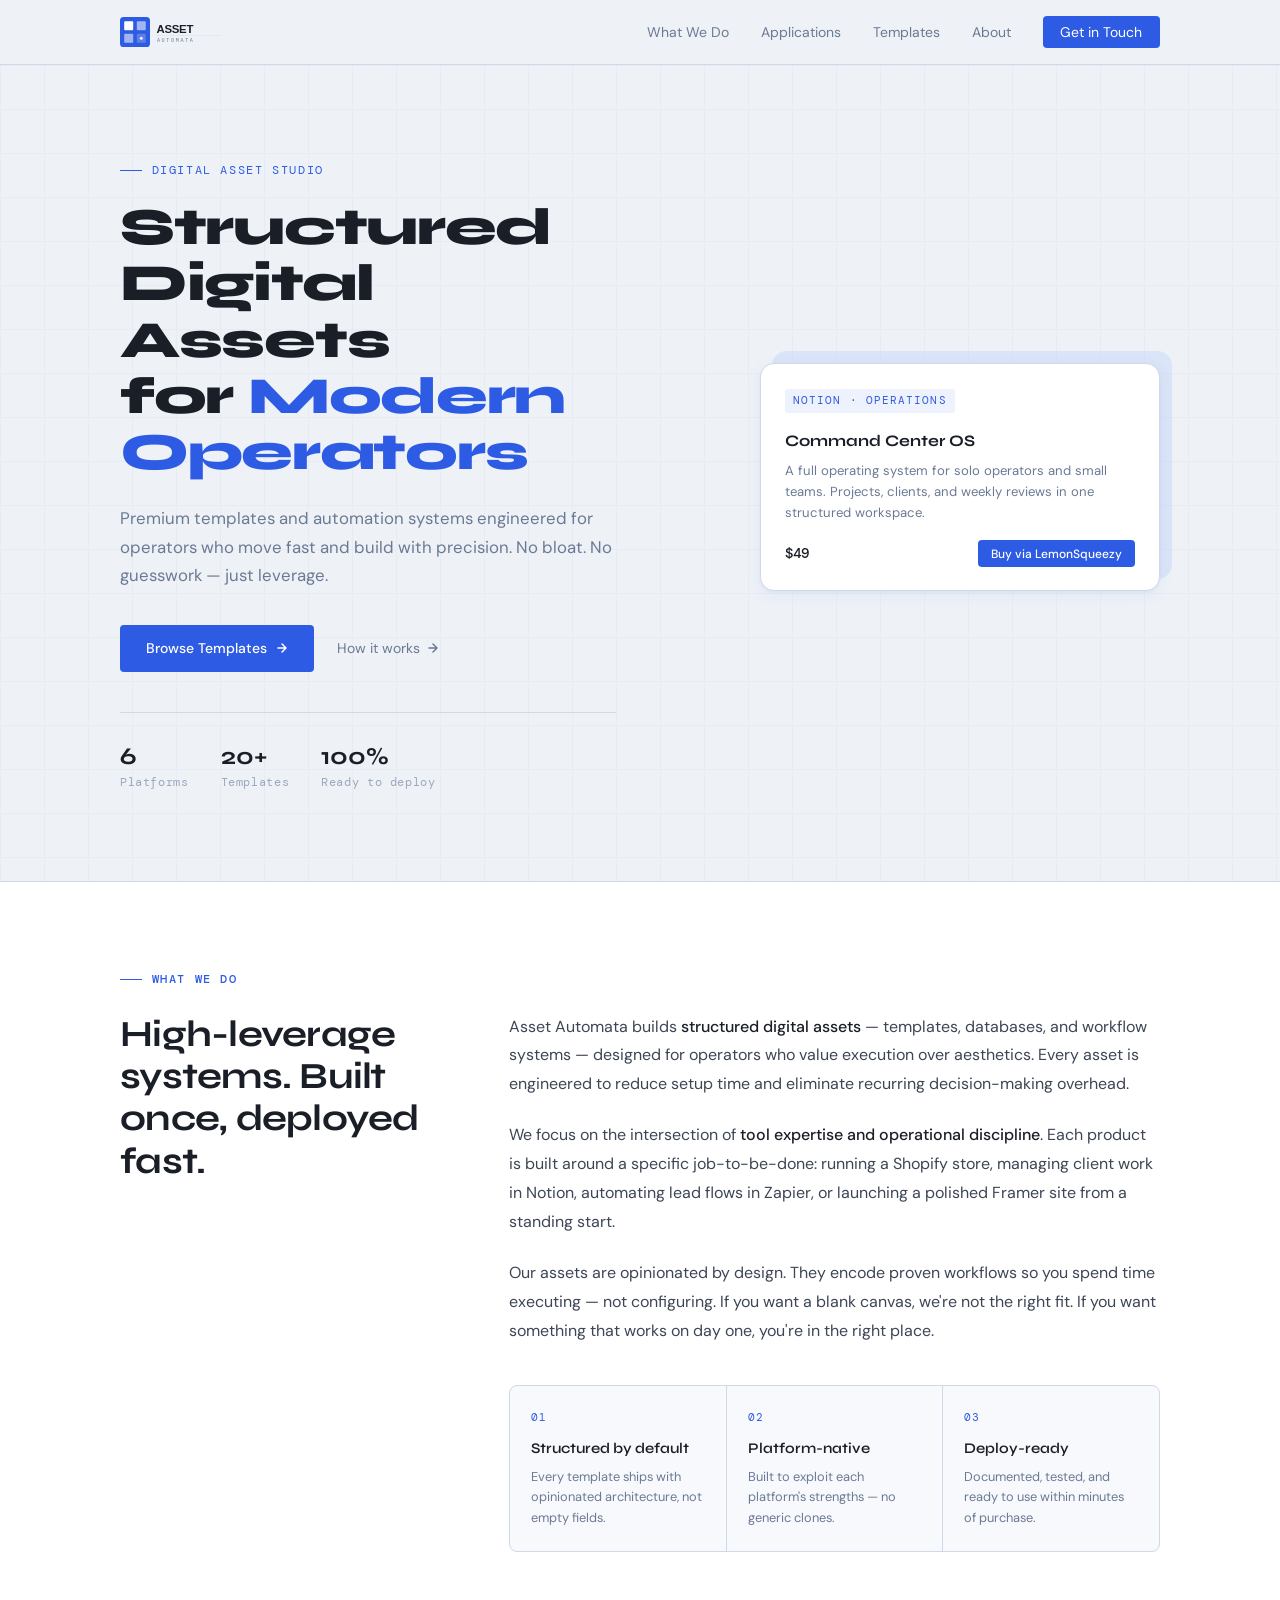
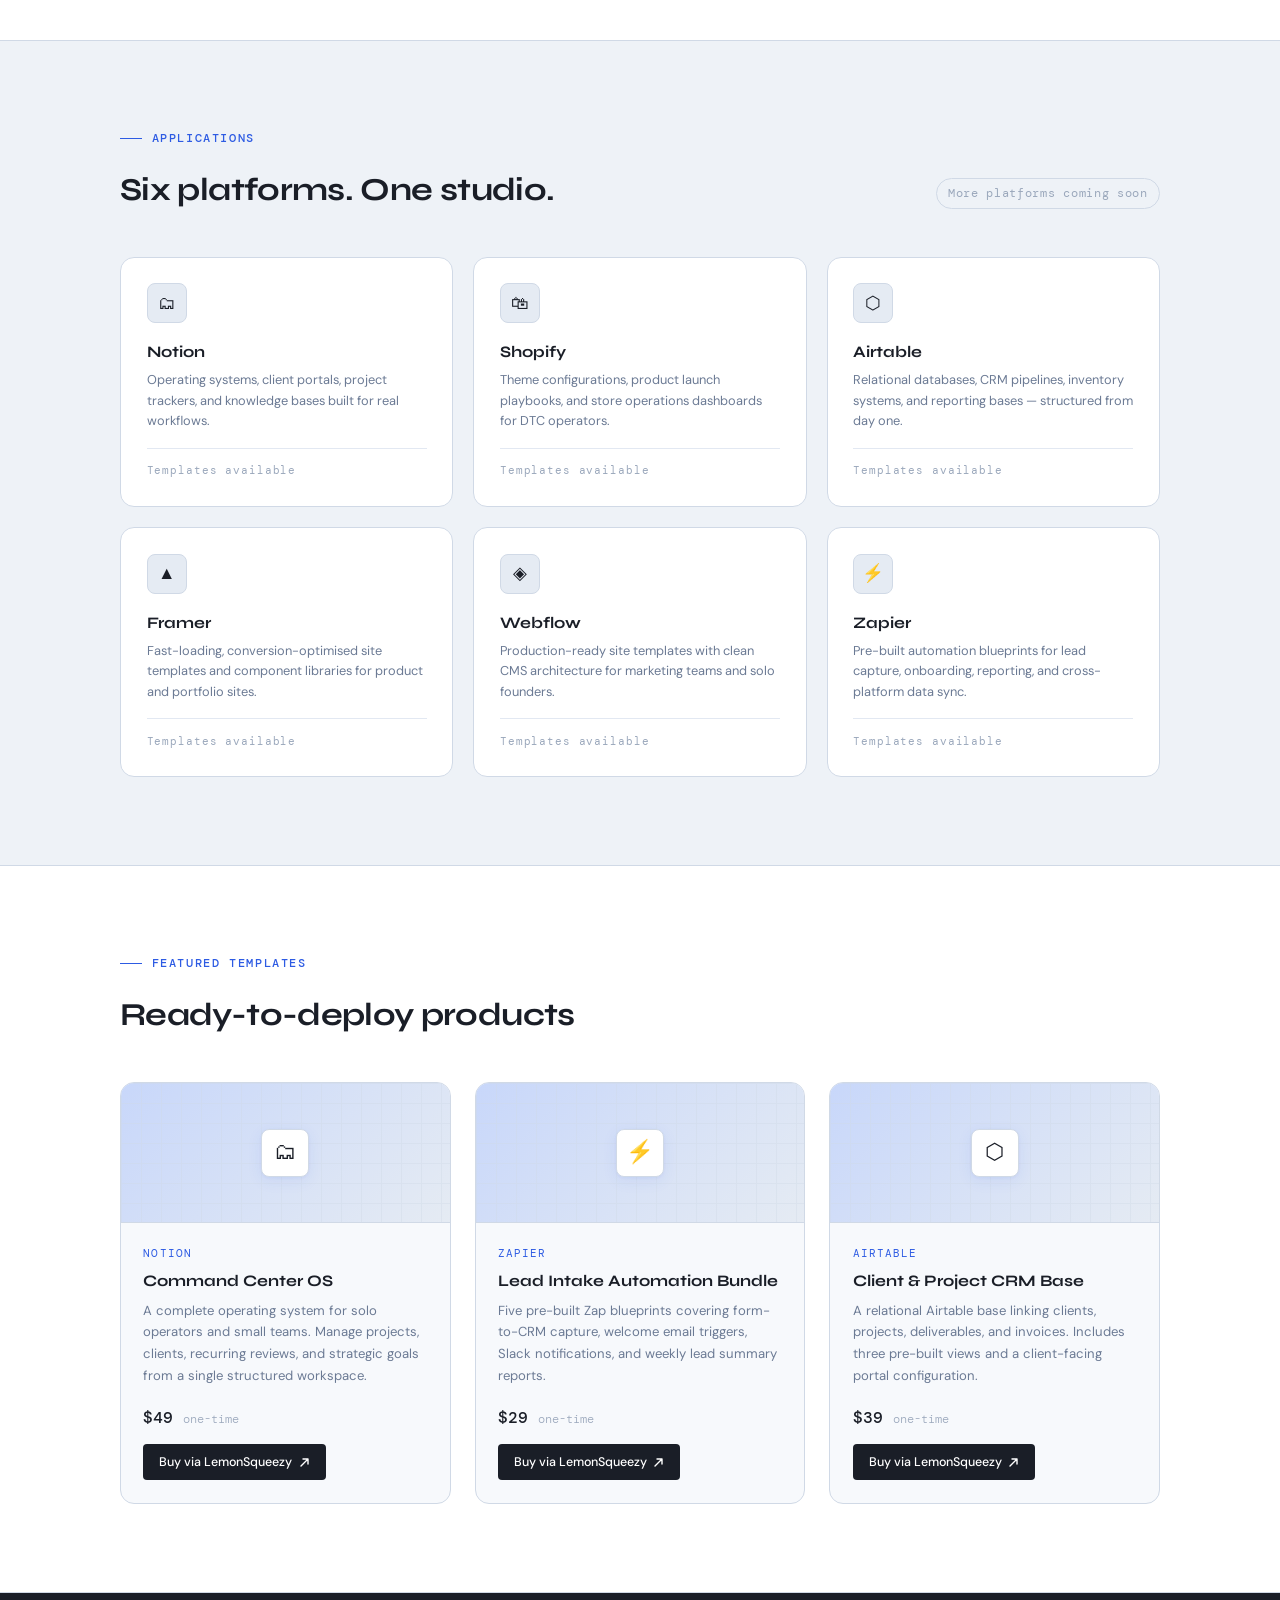
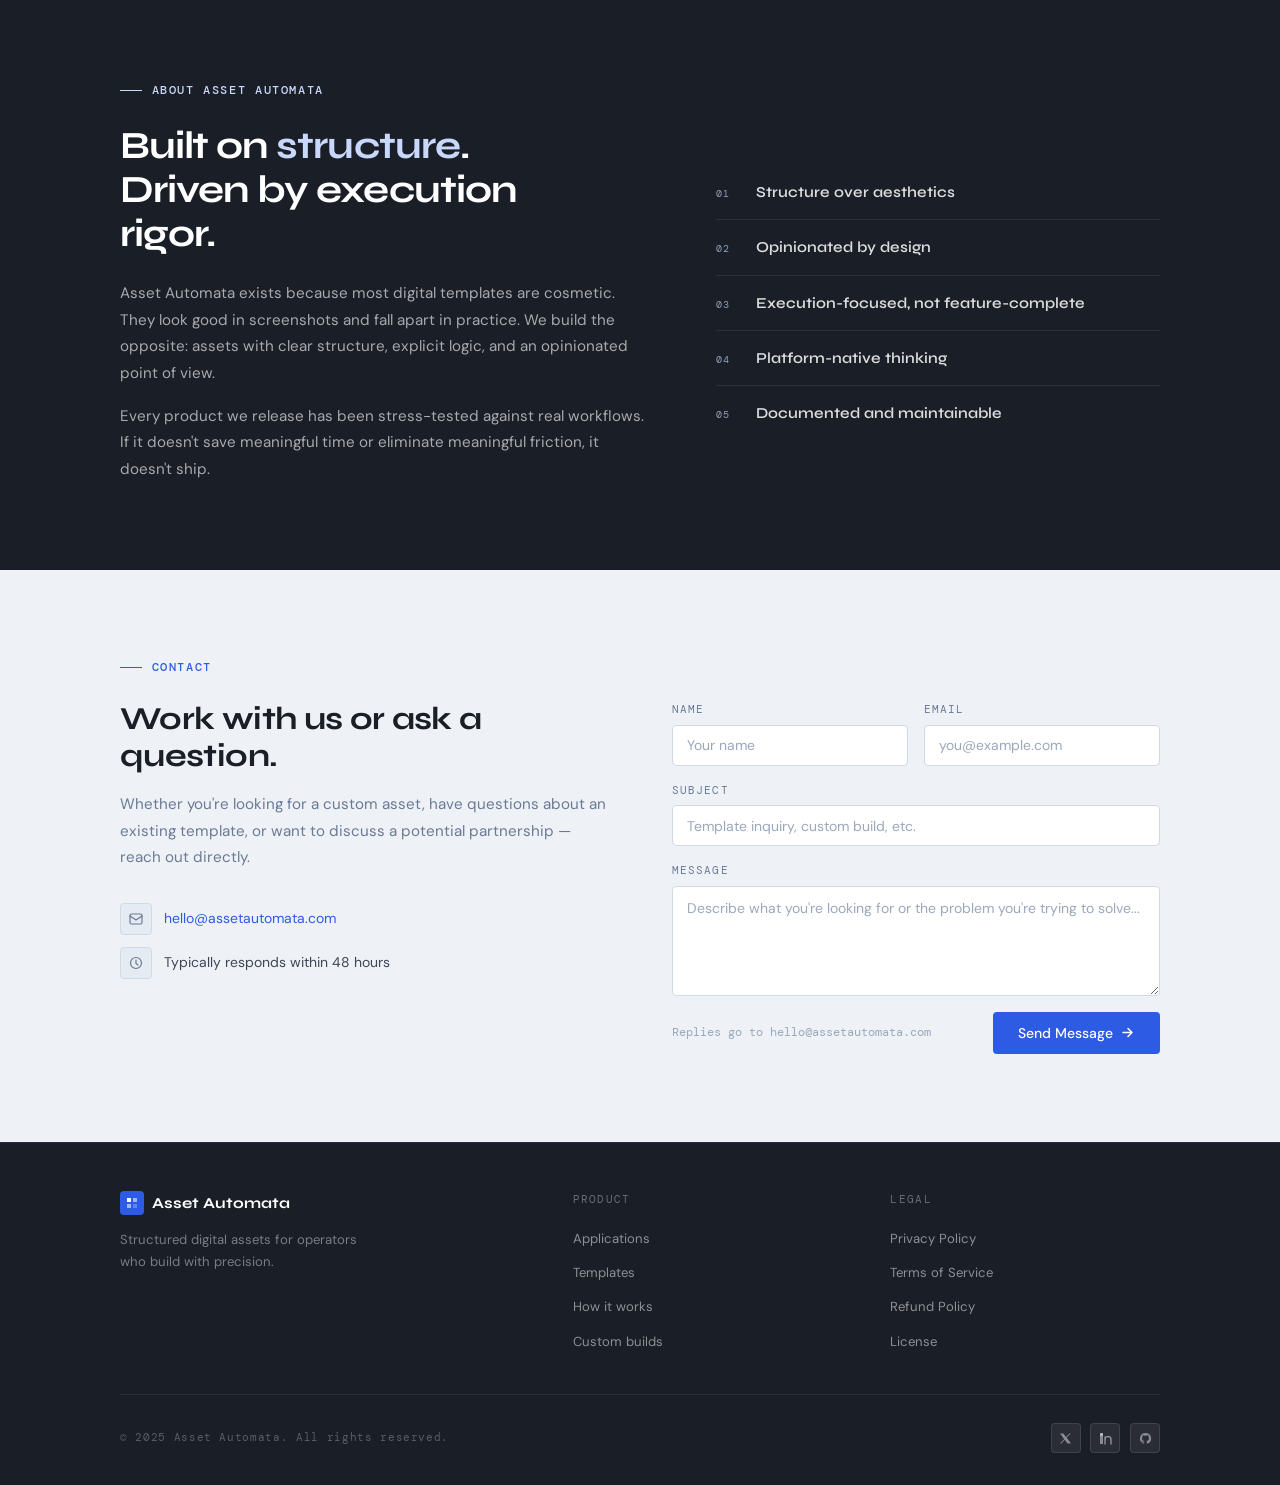
==== commit 35a64d8e: "Update index.html" ====
--- a/index.html
+++ b/index.html
@@ -13,17 +13,9 @@
   <nav>
     <div class="container">
       <div class="nav-inner">
-        <a href="#" class="nav-logo">
-          <div class="logo-mark">
-            <svg width="14" height="14" viewBox="0 0 14 14" fill="none">
-              <rect x="1" y="1" width="5" height="5" fill="white"/>
-              <rect x="8" y="1" width="5" height="5" fill="white" opacity=".6"/>
-              <rect x="1" y="8" width="5" height="5" fill="white" opacity=".6"/>
-              <rect x="8" y="8" width="5" height="5" fill="white" opacity=".3"/>
-            </svg>
-          </div>
-          Asset Automata
-        </a>
+<a href="#" class="nav-logo">
+  <img src="asset-automata-logo.svg" alt="Asset Automata" height="36">
+</a>
         <ul class="nav-links" id="nav-links">
           <li><a href="#what-we-do">What We Do</a></li>
           <li><a href="#applications">Applications</a></li>
@@ -218,7 +210,7 @@
           <form
             name="contact"
             method="POST"
-            action="/thank-you"
+            action="/thank-you.html"
             data-netlify="true"
             netlify-honeypot="bot-field"
             class="contact-form"
